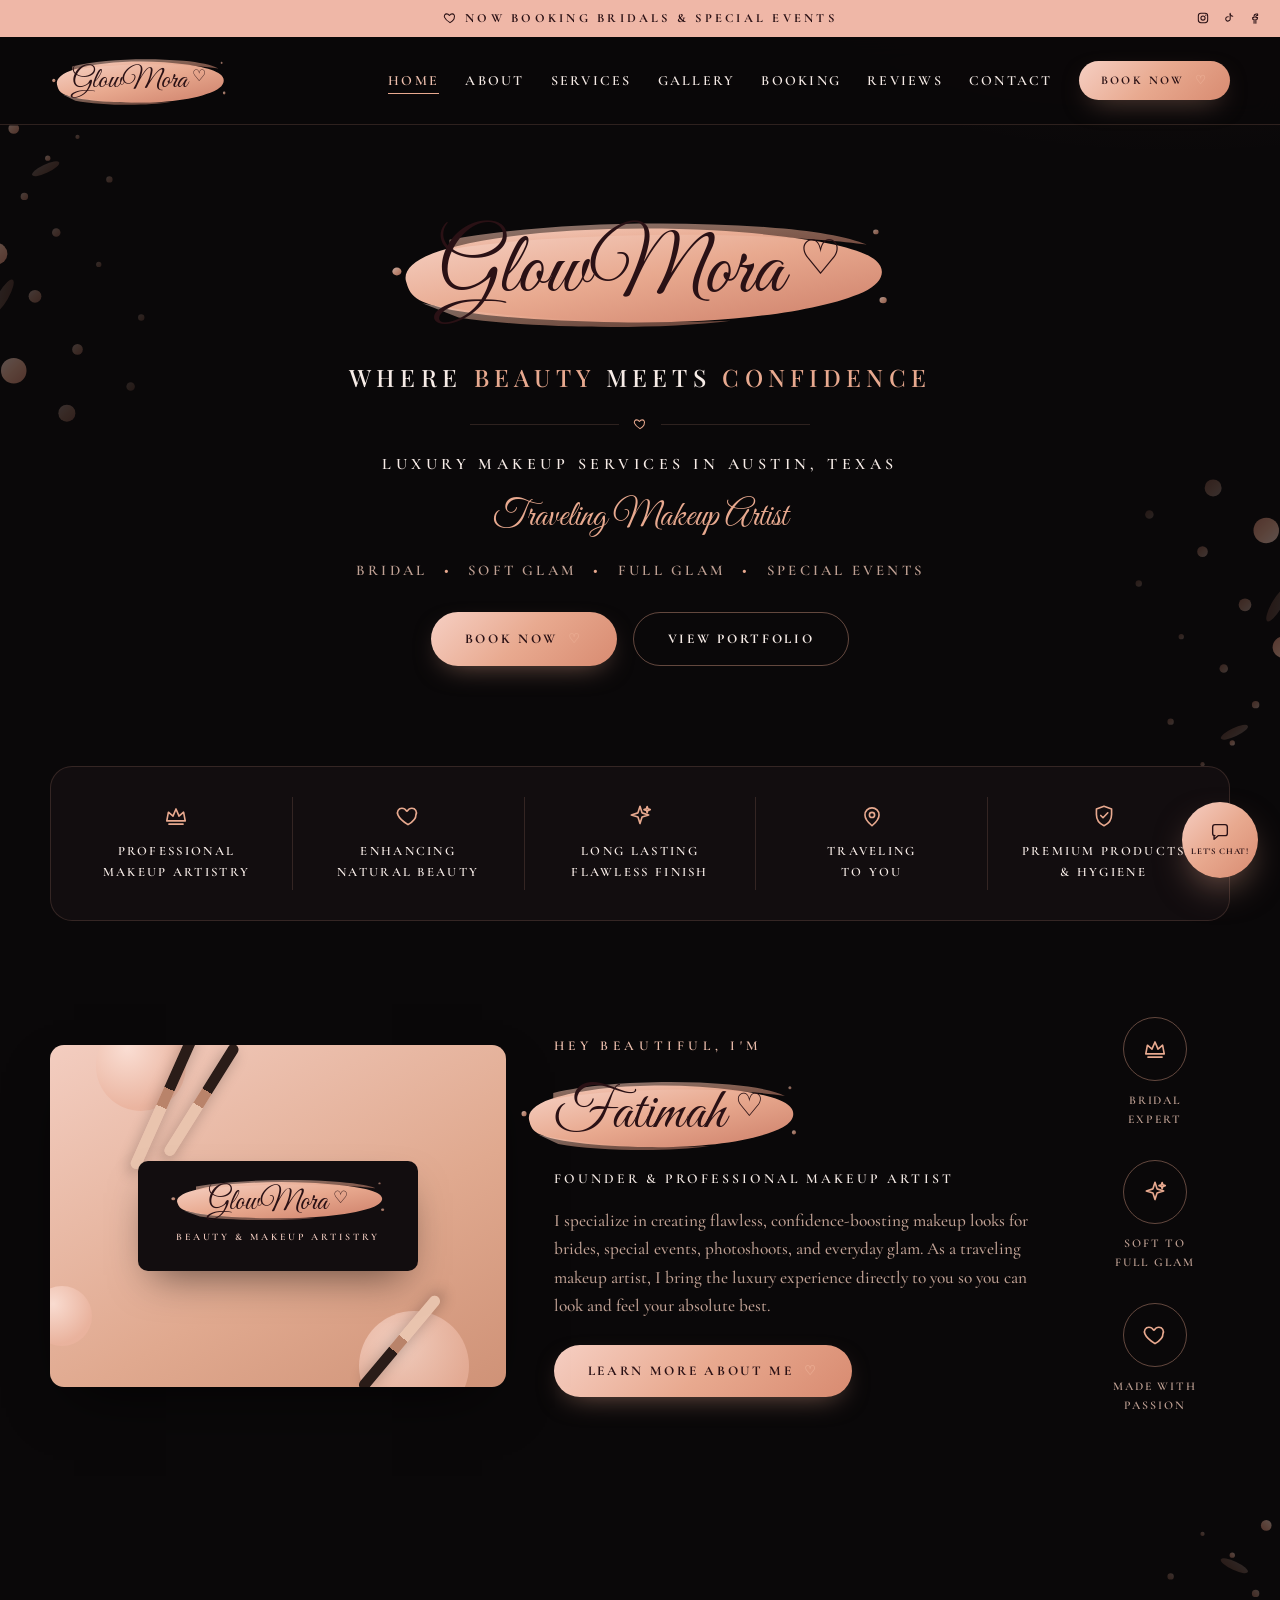
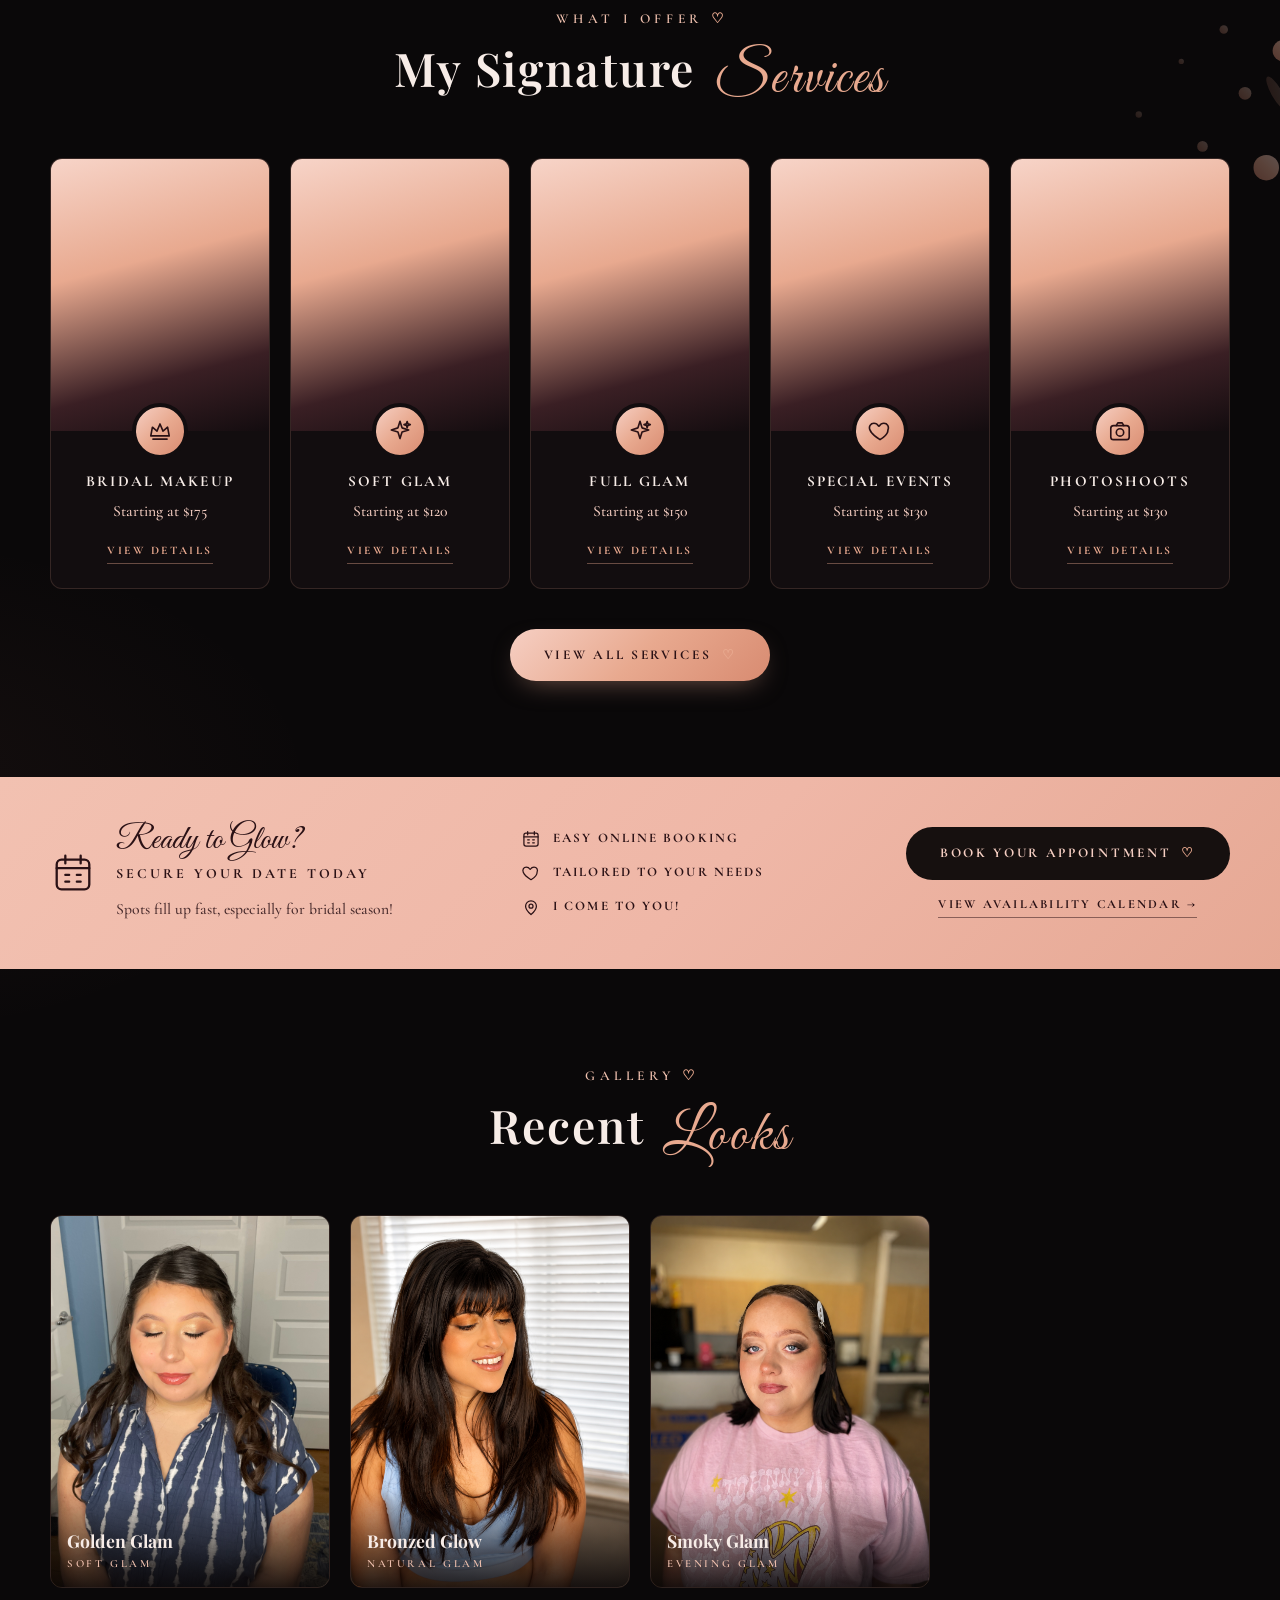
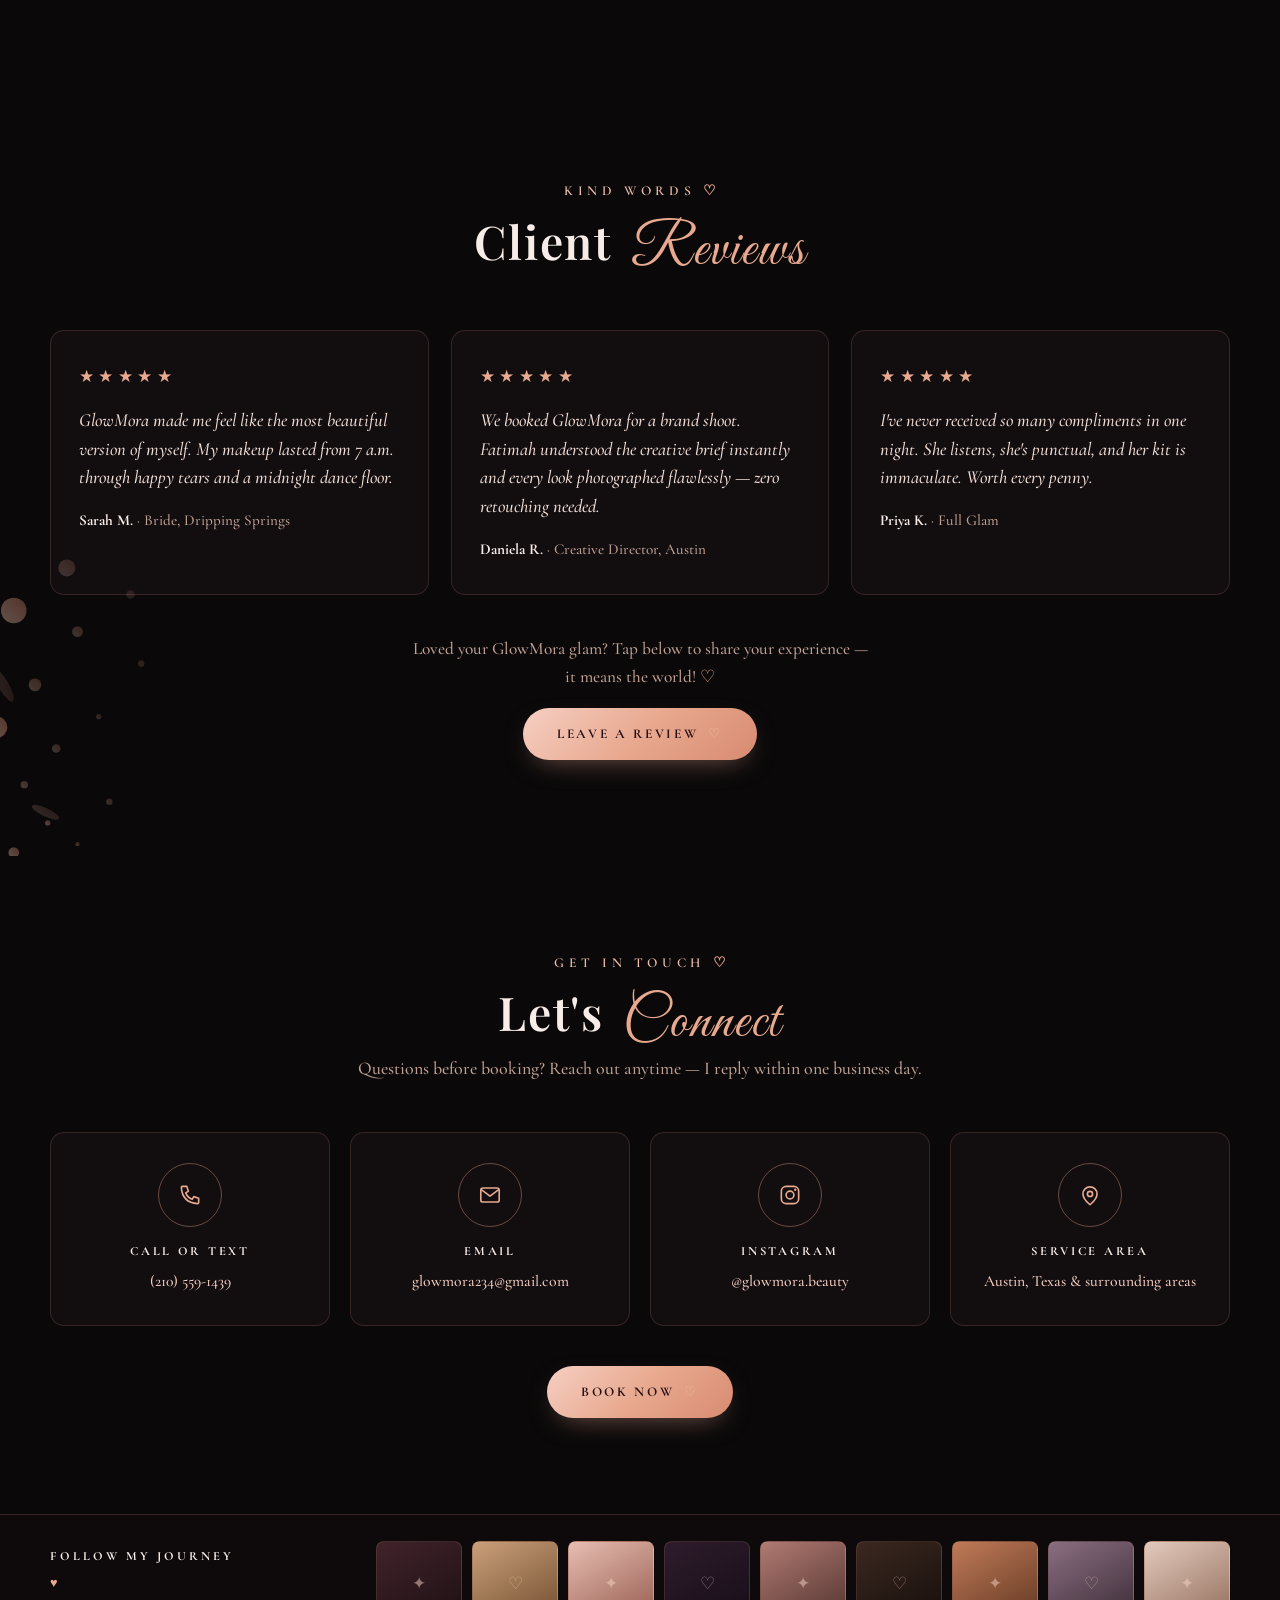
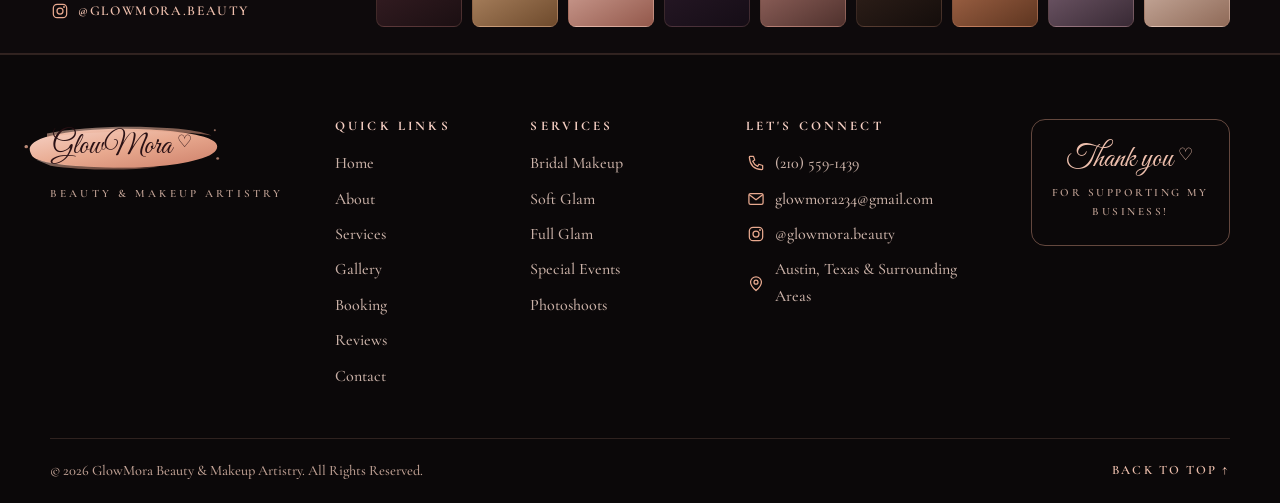
==== index.html @ 9700854a "Restore (un-hide) the Reviews section Removed the hidden attributes from #reviews + the nav/footer R" ====
<!DOCTYPE html>
<html lang="en">
<head>
  <meta charset="UTF-8">
  <meta name="viewport" content="width=device-width, initial-scale=1.0">
  <title>GlowMora Beauty — Luxury Makeup Artist in Austin, TX | Bridal · Glam · Photoshoots</title>
  <meta name="description" content="GlowMora Beauty & Makeup Artistry — luxury traveling makeup artist in Austin, Texas. Bridal, soft glam, full glam, special events & photoshoots. Where beauty meets confidence.">
  <link rel="icon" href="data:image/svg+xml,%3Csvg xmlns='http://www.w3.org/2000/svg' viewBox='0 0 64 64'%3E%3Crect width='64' height='64' rx='14' fill='%230a0809'/%3E%3Ctext x='32' y='44' font-family='Georgia' font-style='italic' font-size='34' fill='%23e8a98f' text-anchor='middle'%3EG%3C/text%3E%3C/svg%3E">
  <link rel="preconnect" href="https://fonts.googleapis.com">
  <link rel="preconnect" href="https://fonts.gstatic.com" crossorigin>
  <link href="https://fonts.googleapis.com/css2?family=Great+Vibes&family=Playfair+Display:ital,wght@0,400;0,500;0,600;0,700;1,500&family=Cormorant+Garamond:ital,wght@0,400;0,500;0,600;0,700;1,400;1,500&display=swap" rel="stylesheet">
  <link rel="stylesheet" href="styles.css">
</head>
<body>
  <a class="skip-link" href="#main">Skip to content</a>

  <!-- ====== SVG sprite: gradients, brush stroke, splatter, face line-art, icons ====== -->
  <svg xmlns="http://www.w3.org/2000/svg" width="0" height="0" style="position:absolute" aria-hidden="true">
    <defs>
      <linearGradient id="rg" x1="0" y1="0" x2="1" y2="1">
        <stop offset="0" stop-color="#f7d4c8"/>
        <stop offset=".5" stop-color="#e8a98f"/>
        <stop offset="1" stop-color="#cd7f69"/>
      </linearGradient>
    </defs>

    <symbol id="brush" viewBox="0 0 560 170" preserveAspectRatio="none">
      <g fill="url(#rg)">
        <path d="M22 96 C18 78 40 62 78 52 C150 32 260 26 360 32 C448 38 520 50 540 70 C552 82 548 98 526 110 C470 138 360 150 256 148 C160 146 60 138 34 118 C26 112 24 104 22 96 Z"/>
        <path d="M70 44 C160 24 300 18 420 28 C470 32 510 40 530 50 C480 42 380 36 290 38 C200 40 120 46 70 56 Z" opacity=".55"/>
        <path d="M40 124 C120 142 260 152 380 146 C300 158 160 156 80 142 Z" opacity=".5"/>
        <circle cx="12" cy="84" r="5" opacity=".8"/>
        <circle cx="548" cy="120" r="4" opacity=".7"/>
        <circle cx="540" cy="34" r="3" opacity=".6"/>
      </g>
    </symbol>

    <symbol id="splat" viewBox="0 0 320 320">
      <g fill="url(#rg)">
        <circle cx="30" cy="40" r="3"/><circle cx="60" cy="22" r="5" opacity=".8"/><circle cx="92" cy="50" r="2.5" opacity=".7"/>
        <circle cx="22" cy="90" r="7" opacity=".9"/><circle cx="70" cy="86" r="3.5" opacity=".6"/><circle cx="120" cy="30" r="2" opacity=".5"/>
        <circle cx="44" cy="140" r="10" opacity=".85"/><circle cx="100" cy="120" r="4" opacity=".5"/><circle cx="150" cy="70" r="3" opacity=".45"/>
        <circle cx="26" cy="200" r="5" opacity=".7"/><circle cx="80" cy="180" r="6" opacity=".55"/><circle cx="140" cy="150" r="2.5" opacity=".4"/>
        <circle cx="60" cy="250" r="12" opacity=".8"/><circle cx="120" cy="230" r="5" opacity=".5"/><circle cx="180" cy="200" r="3" opacity=".35"/>
        <circle cx="40" cy="300" r="6" opacity=".6"/><circle cx="110" cy="290" r="8" opacity=".45"/><circle cx="170" cy="265" r="4" opacity=".3"/>
        <ellipse cx="90" cy="60" rx="14" ry="4" transform="rotate(-25 90 60)" opacity=".35"/>
        <ellipse cx="50" cy="180" rx="18" ry="5" transform="rotate(-60 50 180)" opacity=".3"/>
      </g>
    </symbol>

    <symbol id="face" viewBox="0 0 440 560">
      <g fill="none" stroke="url(#rg)" stroke-linecap="round" stroke-linejoin="round">

        <!-- ══ BOLD BRUSH STROKE — upper left ══ -->
        <path stroke="url(#rg)" stroke-width="26" stroke-linecap="butt" fill="none" opacity=".38"
          d="M -12 105 C 18 92 55 88 90 98"/>
        <path stroke="url(#rg)" stroke-width="14" stroke-linecap="butt" fill="none" opacity=".60"
          d="M -8 120 C 25 107 60 105 92 113"/>
        <path stroke="url(#rg)" stroke-width="7"  stroke-linecap="round" fill="none" opacity=".48"
          d="M  0  133 C 32 121 64 119 90 126"/>
        <path stroke="url(#rg)" stroke-width="3"  stroke-linecap="round" fill="none" opacity=".34"
          d="M  6  143 C 36 133 65 131 88 137"/>

        <!-- ══ MASSIVE GLITTER CLOUD — upper right ══ -->
        <!-- core large blobs -->
        <circle fill="url(#rg)" stroke="none" cx="358" cy="68"  r="18" opacity=".44"/>
        <circle fill="url(#rg)" stroke="none" cx="396" cy="48"  r="15" opacity=".50"/>
        <circle fill="url(#rg)" stroke="none" cx="376" cy="98"  r="14" opacity=".52"/>
        <circle fill="url(#rg)" stroke="none" cx="418" cy="70"  r="13" opacity=".46"/>
        <circle fill="url(#rg)" stroke="none" cx="402" cy="28"  r="12" opacity=".52"/>
        <circle fill="url(#rg)" stroke="none" cx="432" cy="50"  r="13" opacity=".40"/>
        <circle fill="url(#rg)" stroke="none" cx="426" cy="104" r="11" opacity=".48"/>
        <circle fill="url(#rg)" stroke="none" cx="336" cy="50"  r="10" opacity=".40"/>
        <circle fill="url(#rg)" stroke="none" cx="330" cy="94"  r="12" opacity=".38"/>
        <!-- mid layer -->
        <circle fill="url(#rg)" stroke="none" cx="364" cy="34"  r="8"  opacity=".70"/>
        <circle fill="url(#rg)" stroke="none" cx="440" cy="82"  r="8"  opacity=".62"/>
        <circle fill="url(#rg)" stroke="none" cx="312" cy="66"  r="7"  opacity=".54"/>
        <circle fill="url(#rg)" stroke="none" cx="348" cy="118" r="8"  opacity=".50"/>
        <circle fill="url(#rg)" stroke="none" cx="412" cy="122" r="7"  opacity=".46"/>
        <circle fill="url(#rg)" stroke="none" cx="440" cy="34"  r="6"  opacity=".54"/>
        <circle fill="url(#rg)" stroke="none" cx="390" cy="132" r="6"  opacity=".46"/>
        <circle fill="url(#rg)" stroke="none" cx="440" cy="116" r="7"  opacity=".38"/>
        <circle fill="url(#rg)" stroke="none" cx="318" cy="36"  r="6"  opacity=".62"/>
        <circle fill="url(#rg)" stroke="none" cx="300" cy="86"  r="5"  opacity=".48"/>
        <circle fill="url(#rg)" stroke="none" cx="352" cy="20"  r="5"  opacity=".60"/>
        <circle fill="url(#rg)" stroke="none" cx="420" cy="18"  r="5"  opacity=".52"/>
        <!-- scatter dots -->
        <circle fill="url(#rg)" stroke="none" cx="294" cy="52"  r="4"  opacity=".56"/>
        <circle fill="url(#rg)" stroke="none" cx="384" cy="144" r="4"  opacity=".52"/>
        <circle fill="url(#rg)" stroke="none" cx="430" cy="138" r="3.5" opacity=".46"/>
        <circle fill="url(#rg)" stroke="none" cx="308" cy="116" r="3.5" opacity=".44"/>
        <circle fill="url(#rg)" stroke="none" cx="284" cy="70"  r="3.5" opacity=".50"/>
        <circle fill="url(#rg)" stroke="none" cx="338" cy="12"  r="3"  opacity=".56"/>
        <circle fill="url(#rg)" stroke="none" cx="412" cy="8"   r="3"  opacity=".50"/>
        <circle fill="url(#rg)" stroke="none" cx="268" cy="88"  r="2.5" opacity=".42"/>
        <circle fill="url(#rg)" stroke="none" cx="440" cy="158" r="3"  opacity=".34"/>
        <circle fill="url(#rg)" stroke="none" cx="396" cy="154" r="2.5" opacity=".42"/>
        <circle fill="url(#rg)" stroke="none" cx="276" cy="50"  r="2"  opacity=".46"/>
        <circle fill="url(#rg)" stroke="none" cx="326" cy="130" r="2.5" opacity=".40"/>
        <!-- big star sparkles -->
        <path fill="url(#rg)" stroke="none" opacity=".98"
          d="M 372 42 l 6 16 16 6 -16 6 -6 16 -6 -16 -16 -6 16 -6 Z"/>
        <path fill="url(#rg)" stroke="none" opacity=".92"
          d="M 410 78 l 4.2 11.4 11.4 4.2 -11.4 4.2 -4.2 11.4 -4.2 -11.4 -11.4 -4.2 11.4 -4.2 Z"/>
        <path fill="url(#rg)" stroke="none" opacity=".80"
          d="M 338 76 l 3 8 8 3 -8 3 -3 8 -3 -8 -8 -3 8 -3 Z"/>
        <path fill="url(#rg)" stroke="none" opacity=".74"
          d="M 424 44 l 2.6 7 7 2.6 -7 2.6 -2.6 7 -2.6 -7 -7 -2.6 7 -2.6 Z"/>
        <path fill="url(#rg)" stroke="none" opacity=".64"
          d="M 354 130 l 2 5.5 5.5 2 -5.5 2 -2 5.5 -2 -5.5 -5.5 -2 5.5 -2 Z"/>

        <!-- ══ HAIR ══ -->
        <path stroke-width="3.2" d="M 165 52 C 210 32 272 28 318 46 C 360 62 386 96 390 140 C 394 184 378 230 360 270 C 342 310 322 348 317 392"/>
        <path stroke-width="3.2" d="M 165 52 C 134 64 106 86 90 118 C 76 148 76 184 86 218"/>
        <path stroke-width="2"   opacity=".65" d="M 172 50 C 220 28 278 24 322 42"/>
        <path stroke-width="1.5" opacity=".50" d="M 186 48 C 236 24 297 20 344 38"/>
        <path stroke-width="1.2" opacity=".38" d="M 200 48 C 254 22 318 18 364 38"/>

        <!-- ══ FACE CONTOUR ══ -->
        <path stroke-width="3.2" d="M 86 218 C 80 250 78 284 86 313 C 94 342 112 364 136 378 C 160 392 188 394 213 386 C 238 378 254 358 262 333 C 270 308 266 280 254 256"/>

        <!-- ══ NECK ══ -->
        <path stroke-width="2.8" d="M 156 378 C 150 404 146 432 148 460 L 150 486"/>
        <path stroke-width="2.8" d="M 206 388 C 213 414 216 442 214 466 L 212 486"/>
        <path stroke-width="1.6" opacity=".36" d="M 103 490 L 150 490 M 212 490 L 344 490"/>

        <!-- ══ EYEBROW — very bold ══ -->
        <path stroke-width="8" stroke-linecap="round"
          d="M 88 200 C 116 164 162 152 210 162 C 235 168 250 184 240 197"/>
        <path stroke-width="3.5" stroke-linecap="round" opacity=".35"
          d="M 86 206 C 114 169 161 156 210 166 C 236 172 251 188 240 202"/>

        <!-- ══ EYE ══ -->
        <path stroke-width="4.2"
          d="M 92 224 C 124 204 170 198 218 208 C 240 214 249 230 234 246 C 202 264 154 266 104 249 C 91 243 88 232 92 224 Z"/>
        <ellipse cx="166" cy="224" rx="22" ry="18" stroke-width="3"   opacity=".90"/>
        <ellipse cx="166" cy="224" rx="11" ry="10" stroke-width="2.2" opacity=".72"/>
        <circle  cx="158" cy="218" r="5" fill="url(#rg)" stroke="none" opacity=".80"/>

        <!-- ══ LASHES — dramatic thick waterfall ══ -->
        <path stroke-width="4.5" d="M  98 246 C  88 280  76 316  64 350"/>
        <path stroke-width="4.8" d="M 116 257 C 106 293  98 330  92 366"/>
        <path stroke-width="5"   d="M 135 263 C 127 301 121 338 119 372"/>
        <path stroke-width="5.2" d="M 154 268 C 148 307 145 344 145 378"/>
        <path stroke-width="5.2" d="M 174 269 C 171 308 170 345 172 379"/>
        <path stroke-width="5"   d="M 193 267 C 194 306 198 342 205 376"/>
        <path stroke-width="4.8" d="M 212 261 C 216 299 224 335 234 368"/>
        <path stroke-width="4.5" d="M 228 252 C 235 289 246 324 259 356"/>
        <path stroke-width="4"   d="M 242 241 C 252 278 265 312 280 343"/>

        <!-- lower lashes -->
        <path stroke-width="1.8" opacity=".50" d="M 120 252 L 115 270"/>
        <path stroke-width="1.8" opacity=".50" d="M 146 261 L 141 279"/>
        <path stroke-width="1.7" opacity=".44" d="M 174 266 L 170 284"/>

        <!-- ══ NOSE ══ -->
        <path stroke-width="2.8" d="M 148 290 C 138 310 128 332 126 350 C 124 364 131 376 145 380 C 159 383 175 376 182 362"/>
        <path stroke-width="2"   opacity=".62" d="M 142 377 C 150 387 164 390 175 386 C 186 382 191 370 188 358"/>

        <!-- ══ LIPS ══ -->
        <path stroke-width="3.8" d="M 126 406 C 141 390 160 385 181 387 C 202 389 220 402 228 417"/>
        <path stroke-width="2.7" d="M 126 406 C 137 395 154 391 167 392"/>
        <path stroke-width="3.6" d="M 126 406 C 135 428 154 440 178 440 C 201 440 220 427 228 411 L 228 417"/>
        <path stroke-width="2.2" opacity=".68" d="M 126 406 C 157 414 197 413 228 406"/>

        <!-- ══ SPARKLES near brow ══ -->
        <path fill="url(#rg)" stroke="none" opacity=".94"
          d="M 262 176 l 4.5 12 12 4.5 -12 4.5 -4.5 12 -4.5 -12 -12 -4.5 12 -4.5 Z"/>
        <path fill="url(#rg)" stroke="none" opacity=".78"
          d="M 290 210 l 2.8 7.5 7.5 2.8 -7.5 2.8 -2.8 7.5 -2.8 -7.5 -7.5 -2.8 7.5 -2.8 Z"/>
        <circle fill="url(#rg)" stroke="none" cx="248" cy="152" r="5"   opacity=".68"/>
        <circle fill="url(#rg)" stroke="none" cx="278" cy="166" r="3"   opacity=".50"/>
        <circle fill="url(#rg)" stroke="none" cx="272" cy="143" r="2.2" opacity=".40"/>
      </g>
    </symbol>

    <symbol id="i-crown" viewBox="0 0 24 24"><path d="M3.5 16.5 5 8.5l4.2 3.6L12 5.5l2.8 6.6L19 8.5l1.5 8z"/><path d="M5.5 19.5h13"/></symbol>
    <symbol id="i-heart" viewBox="0 0 24 24"><path d="M12 20s-7.5-4.6-9.3-9C1.4 7.8 3.2 4.9 6.4 4.9c2 0 3.4 1.1 4.1 2.3.2.4.8.4 1 0 .7-1.2 2.1-2.3 4.1-2.3 3.2 0 5 2.9 3.7 6.1C19.5 15.4 12 20 12 20z"/></symbol>
    <symbol id="i-sparkle" viewBox="0 0 24 24"><path d="M12 3l1.9 6.1L20 11l-6.1 1.9L12 19l-1.9-6.1L4 11l6.1-1.9z"/><path d="M18.6 3.2l.7 2.2 2.2.7-2.2.7-.7 2.2-.7-2.2-2.2-.7 2.2-.7z"/></symbol>
    <symbol id="i-pin" viewBox="0 0 24 24"><path d="M12 21s-6.5-5.5-6.5-10A6.5 6.5 0 0 1 18.5 11c0 4.5-6.5 10-6.5 10z"/><circle cx="12" cy="11" r="2.4"/></symbol>
    <symbol id="i-shield" viewBox="0 0 24 24"><path d="M12 3l7 2.6v5.1c0 4.6-3 8.6-7 10.3-4-1.7-7-5.7-7-10.3V5.6z"/><path d="M9 11.5l2.1 2.1L15.5 9"/></symbol>
    <symbol id="i-cal" viewBox="0 0 24 24"><rect x="3.5" y="5" width="17" height="15.5" rx="2.5"/><path d="M3.5 9.5h17M8 3v4M16 3v4"/><path d="M8 13h2M14 13h2M8 16.5h2M14 16.5h2"/></symbol>
    <symbol id="i-clock" viewBox="0 0 24 24"><circle cx="12" cy="12" r="8.5"/><path d="M12 7.5V12l3 2"/></symbol>
    <symbol id="i-lock" viewBox="0 0 24 24"><rect x="5.5" y="10.5" width="13" height="9.5" rx="2"/><path d="M8.5 10.5V8a3.5 3.5 0 0 1 7 0v2.5"/></symbol>
    <symbol id="i-phone" viewBox="0 0 24 24"><path d="M5 4h4l1.5 4.5L8 10c1 2.5 3.5 5 6 6l1.5-2.5L20 15v4c0 .6-.4 1-1 1C9.6 19.4 4.6 14.4 4 5c0-.6.4-1 1-1z"/></symbol>
    <symbol id="i-mail" viewBox="0 0 24 24"><rect x="3.5" y="5.5" width="17" height="13" rx="2"/><path d="M4 7l8 6 8-6"/></symbol>
    <symbol id="i-ig" viewBox="0 0 24 24"><rect x="4" y="4" width="16" height="16" rx="4.5"/><circle cx="12" cy="12" r="3.6"/><circle cx="16.8" cy="7.2" r="1.1" fill="currentColor" stroke="none"/></symbol>
    <symbol id="i-tiktok" viewBox="0 0 24 24"><path d="M14 4v9.5a3.8 3.8 0 1 1-3.2-3.7"/><path d="M14 5.5c.7 2 2.3 3.3 4.5 3.5"/></symbol>
    <symbol id="i-fb" viewBox="0 0 24 24"><path d="M13.5 21v-7h2.4l.5-3h-2.9V9.2c0-.9.3-1.5 1.6-1.5h1.4V5.1C16.2 5 15.3 5 14.4 5 12 5 10.4 6.4 10.4 9v2H8v3h2.4v7"/></symbol>
    <symbol id="i-camera" viewBox="0 0 24 24"><rect x="3.5" y="7" width="17" height="13" rx="2.5"/><path d="M8.5 7l1.5-2.5h4L15.5 7"/><circle cx="12" cy="13.3" r="3.4"/></symbol>
    <symbol id="i-clip" viewBox="0 0 24 24"><rect x="5.5" y="5" width="13" height="16" rx="2"/><path d="M9 5a3 3 0 0 1 6 0"/><path d="M8.5 10.5h7M8.5 14h7M8.5 17.5h4"/></symbol>
    <symbol id="i-chat" viewBox="0 0 24 24"><path d="M4 6.5A2.5 2.5 0 0 1 6.5 4h11A2.5 2.5 0 0 1 20 6.5v7a2.5 2.5 0 0 1-2.5 2.5H10l-4.5 4v-4H6.5A2.5 2.5 0 0 1 4 13.5z"/></symbol>
  </svg>

  <!-- ====== ANNOUNCEMENT BAR ====== -->
  <div class="announce">
    <span class="announce-msg"><svg class="ic ic-xs"><use href="#i-heart"/></svg> Now booking bridals &amp; special events</span>
    <span class="announce-social">
      <a href="https://instagram.com/glowmora.beauty" target="_blank" rel="noopener" aria-label="Instagram"><svg class="ic ic-xs"><use href="#i-ig"/></svg></a>
      <a href="https://tiktok.com" target="_blank" rel="noopener" aria-label="TikTok"><svg class="ic ic-xs"><use href="#i-tiktok"/></svg></a>
      <a href="https://facebook.com" target="_blank" rel="noopener" aria-label="Facebook"><svg class="ic ic-xs"><use href="#i-fb"/></svg></a>
    </span>
  </div>

  <!-- ====== HEADER ====== -->
  <header class="site-header" id="top">
    <div class="container nav-inner">
      <a class="logo" href="index.html">
        <svg class="brush brush-logo" viewBox="0 0 560 170" preserveAspectRatio="none" aria-hidden="true"><use href="#brush"/></svg>
        <span class="logo-script">GlowMora <span class="logo-heart">♡</span></span>
      </a>
      <button class="nav-toggle" aria-expanded="false" aria-controls="nav-links" aria-label="Open menu">
        <span></span><span></span>
      </button>
      <nav>
        <ul class="nav-links" id="nav-links">
          <li><a class="active" href="index.html">Home</a></li>
          <li><a href="#about">About</a></li>
          <li><a href="#services">Services</a></li>
          <li><a href="#gallery">Gallery</a></li>
          <li><a href="booking.html">Booking</a></li>
          <li><a href="#reviews">Reviews</a></li>
          <li><a href="#contact">Contact</a></li>
          <li><a class="btn btn-rose btn-small" href="booking.html">Book Now <span class="heart">♡</span></a></li>
        </ul>
      </nav>
    </div>
  </header>

  <main id="main">

    <!-- ====== HERO ====== -->
    <section class="hero">
      <svg class="splat splat-tl" aria-hidden="true"><use href="#splat"/></svg>
      <svg class="splat splat-br" aria-hidden="true"><use href="#splat"/></svg>
      <div class="container hero-inner">
        <div class="hero-copy">
          <div class="brush-title">
            <svg class="brush" viewBox="0 0 560 170" preserveAspectRatio="none" aria-hidden="true"><use href="#brush"/></svg>
            <h1 class="script-xl">GlowMora <span class="logo-heart">♡</span></h1>
          </div>
          <p class="hero-tag">Where <em>beauty</em> meets <em>confidence</em></p>
          <div class="heart-divider" aria-hidden="true"><span></span><svg class="ic ic-xs"><use href="#i-heart"/></svg><span></span></div>
          <p class="hero-line">Luxury makeup services in Austin, Texas</p>
          <p class="hero-script">Traveling Makeup Artist</p>
          <p class="hero-services">Bridal <i>•</i> Soft Glam <i>•</i> Full Glam <i>•</i> Special Events</p>
          <div class="hero-ctas">
            <a class="btn btn-rose" href="booking.html">Book Now <span class="heart">♡</span></a>
            <a class="btn btn-line" href="#gallery">View Portfolio</a>
          </div>
        </div>
      </div>
    </section>

    <!-- ====== FEATURE STRIP ====== -->
    <div class="container">
      <ul class="features reveal">
        <li><svg class="ic"><use href="#i-crown"/></svg><span>Professional<br>Makeup Artistry</span></li>
        <li><svg class="ic"><use href="#i-heart"/></svg><span>Enhancing<br>Natural Beauty</span></li>
        <li><svg class="ic"><use href="#i-sparkle"/></svg><span>Long Lasting<br>Flawless Finish</span></li>
        <li><svg class="ic"><use href="#i-pin"/></svg><span>Traveling<br>To You</span></li>
        <li><svg class="ic"><use href="#i-shield"/></svg><span>Premium Products<br>&amp; Hygiene</span></li>
      </ul>
    </div>

    <!-- ====== ABOUT ====== -->
    <section class="section about" id="about">
      <div class="container about-inner">
        <div class="about-art reveal" aria-hidden="true">
          <!-- Replace this block with a photo:
               <img class="about-photo" src="images/flatlay.jpg" alt="GlowMora makeup kit"> -->
          <div class="flatlay">
            <span class="flatlay-dot d1"></span><span class="flatlay-dot d2"></span><span class="flatlay-dot d3"></span>
            <span class="flatlay-brush b1"></span><span class="flatlay-brush b2"></span><span class="flatlay-brush b3"></span>
            <div class="flatlay-card">
              <svg class="brush brush-card" viewBox="0 0 560 170" preserveAspectRatio="none" aria-hidden="true"><use href="#brush"/></svg>
              <span class="script-md">GlowMora <span class="logo-heart">♡</span></span>
              <small>Beauty &amp; Makeup Artistry</small>
            </div>
          </div>
        </div>
        <div class="about-copy">
          <p class="eyebrow reveal">Hey beautiful, I'm</p>
          <div class="brush-title brush-title-left reveal">
            <svg class="brush" viewBox="0 0 560 170" preserveAspectRatio="none" aria-hidden="true"><use href="#brush"/></svg>
            <h2 class="script-lg">Fatimah <span class="logo-heart">♡</span></h2>
          </div>
          <p class="role-line reveal">Founder &amp; Professional Makeup Artist</p>
          <p class="reveal">
            I specialize in creating flawless, confidence-boosting makeup looks for brides,
            special events, photoshoots, and everyday glam. As a traveling makeup artist,
            I bring the luxury experience directly to you so you can look and feel your
            absolute best.
          </p>
          <a class="btn btn-rose reveal" href="#contact">Learn More About Me <span class="heart">♡</span></a>
        </div>
        <ul class="about-badges reveal">
          <li><span class="badge-ring"><svg class="ic"><use href="#i-crown"/></svg></span><span>Bridal<br>Expert</span></li>
          <li><span class="badge-ring"><svg class="ic"><use href="#i-sparkle"/></svg></span><span>Soft to<br>Full Glam</span></li>
          <li><span class="badge-ring"><svg class="ic"><use href="#i-heart"/></svg></span><span>Made with<br>Passion</span></li>
        </ul>
      </div>
    </section>

    <!-- ====== SERVICES ====== -->
    <section class="section services" id="services">
      <svg class="splat splat-tr" aria-hidden="true"><use href="#splat"/></svg>
      <div class="container">
        <div class="section-head center">
          <p class="eyebrow reveal">What I offer <span class="heart">♡</span></p>
          <h2 class="serif-script reveal">My Signature <span class="script-accent">Services</span></h2>
        </div>
        <div class="services-grid">
          <!-- Replace each .card-photo div with: <img class="card-photo" src="images/bridal.jpg" alt="Bridal makeup look"> -->
          <article class="service-card reveal">
            <div class="card-photo ph-1" aria-hidden="true"></div>
            <span class="card-icon"><svg class="ic"><use href="#i-crown"/></svg></span>
            <h3>Bridal Makeup</h3>
            <p class="card-price">Starting at $175</p>
            <a class="card-link" href="booking.html">View Details</a>
          </article>
          <article class="service-card reveal">
            <div class="card-photo ph-2" aria-hidden="true"></div>
            <span class="card-icon"><svg class="ic"><use href="#i-sparkle"/></svg></span>
            <h3>Soft Glam</h3>
            <p class="card-price">Starting at $120</p>
            <a class="card-link" href="booking.html">View Details</a>
          </article>
          <article class="service-card reveal">
            <div class="card-photo ph-3" aria-hidden="true"></div>
            <span class="card-icon"><svg class="ic"><use href="#i-sparkle"/></svg></span>
            <h3>Full Glam</h3>
            <p class="card-price">Starting at $150</p>
            <a class="card-link" href="booking.html">View Details</a>
          </article>
          <article class="service-card reveal">
            <div class="card-photo ph-4" aria-hidden="true"></div>
            <span class="card-icon"><svg class="ic"><use href="#i-heart"/></svg></span>
            <h3>Special Events</h3>
            <p class="card-price">Starting at $130</p>
            <a class="card-link" href="booking.html">View Details</a>
          </article>
          <article class="service-card reveal">
            <div class="card-photo ph-5" aria-hidden="true"></div>
            <span class="card-icon"><svg class="ic"><use href="#i-camera"/></svg></span>
            <h3>Photoshoots</h3>
            <p class="card-price">Starting at $130</p>
            <a class="card-link" href="booking.html">View Details</a>
          </article>
        </div>
        <div class="center-cta reveal">
          <a class="btn btn-rose" href="booking.html">View All Services <span class="heart">♡</span></a>
        </div>
      </div>
    </section>

    <!-- ====== READY TO GLOW BAND ====== -->
    <section class="glow-band">
      <div class="container glow-inner">
        <div class="glow-left">
          <svg class="ic ic-lg"><use href="#i-cal"/></svg>
          <div>
            <p class="script-md dark">Ready to Glow?</p>
            <p class="glow-label">Secure your date today</p>
            <p class="glow-note">Spots fill up fast, especially for bridal season!</p>
          </div>
        </div>
        <ul class="glow-list">
          <li><svg class="ic ic-sm"><use href="#i-cal"/></svg> Easy online booking</li>
          <li><svg class="ic ic-sm"><use href="#i-heart"/></svg> Tailored to your needs</li>
          <li><svg class="ic ic-sm"><use href="#i-pin"/></svg> I come to you!</li>
        </ul>
        <div class="glow-cta">
          <a class="btn btn-dark" href="booking.html">Book Your Appointment <span class="heart">♡</span></a>
          <a class="glow-link" href="booking.html">View availability calendar →</a>
        </div>
      </div>
    </section>

    <!-- ====== GALLERY ====== -->
    <section class="section portfolio" id="gallery">
      <div class="container">
        <div class="section-head center">
          <p class="eyebrow reveal">Gallery <span class="heart">♡</span></p>
          <h2 class="serif-script reveal">Recent <span class="script-accent">Looks</span></h2>
        </div>
        <!-- ====== GALLERY PHOTOS — real client work ====== -->
        <div class="gallery">
          <figure class="tile reveal">
            <img class="tile-art" src="images/gallery-gold-glam.jpg" alt="Soft glam makeup with gold shimmer eyeshadow and a glossy coral lip" loading="lazy">
            <figcaption><strong>Golden Glam</strong><span>Soft Glam</span></figcaption>
          </figure>
          <figure class="tile reveal">
            <img class="tile-art" src="images/gallery-bronzed-glow.png" alt="Bronzed natural glam makeup with warm tones and radiant, glowing skin" loading="lazy">
            <figcaption><strong>Bronzed Glow</strong><span>Natural Glam</span></figcaption>
          </figure>
          <figure class="tile reveal">
            <img class="tile-art" src="images/gallery-smoky-glam.png" alt="Smoky eye glam makeup with defined liner and a soft mauve lip" loading="lazy">
            <figcaption><strong>Smoky Glam</strong><span>Evening Glam</span></figcaption>
          </figure>
        </div>
      </div>
    </section>

    <!-- ====== REVIEWS ====== -->
    <section class="section testimonials" id="reviews">
      <svg class="splat splat-bl" aria-hidden="true"><use href="#splat"/></svg>
      <div class="container">
        <div class="section-head center">
          <p class="eyebrow reveal">Kind words <span class="heart">♡</span></p>
          <h2 class="serif-script reveal">Client <span class="script-accent">Reviews</span></h2>
        </div>
        <div class="quotes-grid">
          <article class="quote-card reveal">
            <div class="stars" aria-label="5 out of 5 stars">★★★★★</div>
            <blockquote>GlowMora made me feel like the most beautiful version of myself. My makeup lasted from 7&nbsp;a.m. through happy tears and a midnight dance floor.</blockquote>
            <p class="quote-meta"><strong>Sarah M.</strong> · Bride, Dripping Springs</p>
          </article>
          <article class="quote-card reveal">
            <div class="stars" aria-label="5 out of 5 stars">★★★★★</div>
            <blockquote>We booked GlowMora for a brand shoot. Fatimah understood the creative brief instantly and every look photographed flawlessly — zero retouching needed.</blockquote>
            <p class="quote-meta"><strong>Daniela R.</strong> · Creative Director, Austin</p>
          </article>
          <article class="quote-card reveal">
            <div class="stars" aria-label="5 out of 5 stars">★★★★★</div>
            <blockquote>I've never received so many compliments in one night. She listens, she's punctual, and her kit is immaculate. Worth every penny.</blockquote>
            <p class="quote-meta"><strong>Priya K.</strong> · Full Glam</p>
          </article>
        </div>
        <div class="center-cta review-cta reveal">
          <p>Loved your GlowMora glam? Tap below to share your experience — it means the world! <span class="heart">♡</span></p>
          <a class="btn btn-rose" href="https://docs.google.com/forms/d/e/1FAIpQLSezCoPG68daoVlsuUpQyslEuUObox_wB6evByW04YErevO5lw/viewform" target="_blank" rel="noopener">Leave a Review <span class="heart">♡</span></a>
        </div>
      </div>
    </section>

    <!-- ====== CONTACT ====== -->
    <section class="section contact" id="contact">
      <div class="container">
        <div class="section-head center">
          <p class="eyebrow reveal">Get in touch <span class="heart">♡</span></p>
          <h2 class="serif-script reveal">Let's <span class="script-accent">Connect</span></h2>
          <p class="lede reveal">Questions before booking? Reach out anytime — I reply within one business day.</p>
        </div>
        <ul class="contact-cards">
          <li class="reveal"><span class="badge-ring"><svg class="ic"><use href="#i-phone"/></svg></span><strong>Call or Text</strong><a href="tel:+12105591439">(210) 559-1439</a></li>
          <li class="reveal"><span class="badge-ring"><svg class="ic"><use href="#i-mail"/></svg></span><strong>Email</strong><a href="mailto:glowmora234@gmail.com">glowmora234@gmail.com</a></li>
          <li class="reveal"><span class="badge-ring"><svg class="ic"><use href="#i-ig"/></svg></span><strong>Instagram</strong><a href="https://instagram.com/glowmora.beauty" target="_blank" rel="noopener">@glowmora.beauty</a></li>
          <li class="reveal"><span class="badge-ring"><svg class="ic"><use href="#i-pin"/></svg></span><strong>Service Area</strong><span>Austin, Texas &amp; surrounding areas</span></li>
        </ul>
        <div class="center-cta reveal">
          <a class="btn btn-rose" href="booking.html">Book Now <span class="heart">♡</span></a>
        </div>
      </div>
    </section>

    <!-- ====== INSTAGRAM STRIP ====== -->
    <section class="ig-strip">
      <div class="container ig-inner">
        <div class="ig-label">
          <p>Follow my journey</p>
          <span class="heart">♥</span>
          <a href="https://instagram.com/glowmora.beauty" target="_blank" rel="noopener"><svg class="ic ic-sm"><use href="#i-ig"/></svg> @glowmora.beauty</a>
        </div>
        <div class="ig-row" aria-hidden="true">
          <a class="ig-tile g1" href="https://instagram.com/glowmora.beauty" target="_blank" rel="noopener" tabindex="-1"><span>✦</span></a>
          <a class="ig-tile g2" href="https://instagram.com/glowmora.beauty" target="_blank" rel="noopener" tabindex="-1"><span>♡</span></a>
          <a class="ig-tile g3" href="https://instagram.com/glowmora.beauty" target="_blank" rel="noopener" tabindex="-1"><span>✦</span></a>
          <a class="ig-tile g4" href="https://instagram.com/glowmora.beauty" target="_blank" rel="noopener" tabindex="-1"><span>♡</span></a>
          <a class="ig-tile g5" href="https://instagram.com/glowmora.beauty" target="_blank" rel="noopener" tabindex="-1"><span>✦</span></a>
          <a class="ig-tile g6" href="https://instagram.com/glowmora.beauty" target="_blank" rel="noopener" tabindex="-1"><span>♡</span></a>
          <a class="ig-tile g7" href="https://instagram.com/glowmora.beauty" target="_blank" rel="noopener" tabindex="-1"><span>✦</span></a>
          <a class="ig-tile g8" href="https://instagram.com/glowmora.beauty" target="_blank" rel="noopener" tabindex="-1"><span>♡</span></a>
          <a class="ig-tile g9" href="https://instagram.com/glowmora.beauty" target="_blank" rel="noopener" tabindex="-1"><span>✦</span></a>
        </div>
      </div>
    </section>
  </main>

  <!-- ====== FOOTER ====== -->
  <footer class="site-footer">
    <div class="container footer-inner">
      <div class="footer-brand">
        <div class="brush-title brush-title-left">
          <svg class="brush" viewBox="0 0 560 170" preserveAspectRatio="none" aria-hidden="true"><use href="#brush"/></svg>
          <span class="script-md">GlowMora <span class="logo-heart">♡</span></span>
        </div>
        <p class="footer-tag">Beauty &amp; Makeup Artistry</p>
      </div>
      <nav class="footer-col" aria-label="Quick links">
        <h4>Quick Links</h4>
        <a href="index.html">Home</a>
        <a href="#about">About</a>
        <a href="#services">Services</a>
        <a href="#gallery">Gallery</a>
        <a href="booking.html">Booking</a>
        <a href="#reviews">Reviews</a>
        <a href="#contact">Contact</a>
      </nav>
      <div class="footer-col">
        <h4>Services</h4>
        <a href="booking.html">Bridal Makeup</a>
        <a href="booking.html">Soft Glam</a>
        <a href="booking.html">Full Glam</a>
        <a href="booking.html">Special Events</a>
        <a href="booking.html">Photoshoots</a>
      </div>
      <div class="footer-col footer-connect">
        <h4>Let's Connect</h4>
        <a href="tel:+12105591439"><svg class="ic ic-sm"><use href="#i-phone"/></svg> (210) 559-1439</a>
        <a href="mailto:glowmora234@gmail.com"><svg class="ic ic-sm"><use href="#i-mail"/></svg> glowmora234@gmail.com</a>
        <a href="https://instagram.com/glowmora.beauty" target="_blank" rel="noopener"><svg class="ic ic-sm"><use href="#i-ig"/></svg> @glowmora.beauty</a>
        <span><svg class="ic ic-sm"><use href="#i-pin"/></svg> Austin, Texas &amp; Surrounding Areas</span>
      </div>
      <div class="footer-thanks">
        <p class="script-md">Thank you <span class="logo-heart">♡</span></p>
        <p>For supporting my business!</p>
      </div>
    </div>
    <div class="container footer-bottom">
      <p>© <span id="year">2026</span> GlowMora Beauty &amp; Makeup Artistry. All Rights Reserved.</p>
      <a class="to-top" href="#top">Back to top ↑</a>
    </div>
  </footer>

  <a class="chat-bubble" href="sms:+12105591439" aria-label="Text GlowMora">
    <svg class="ic"><use href="#i-chat"/></svg>
    <span>Let's chat!</span>
  </a>

  <script src="script.js"></script>
</body>
</html>
---- styles.css ----
/* ============================================================
   GlowMora Beauty & Makeup Artistry — Austin, TX
   Black + rose gold luxury theme.
   Edit the design tokens below to re-theme the whole site.
   ============================================================ */
:root {
  --black: #0a0809;
  --panel: #120d0f;
  --panel-2: #1a1315;
  --rose-50: #fbe3da;
  --rose-100: #f6cfc3;
  --rose-200: #efc0ae;
  --rose-300: #e8a98f;
  --rose-400: #dd9680;
  --rose-500: #cd7f69;
  --rose-grad: linear-gradient(135deg, #f6cfc3 0%, #e8a98f 50%, #d88b71 100%);
  --pink-band: #efb7a7;
  --ink-on-rose: #2a1115;
  --cream: #f7ece7;
  --muted: #c0a194;
  --line: rgba(232, 169, 143, 0.4);
  --line-soft: rgba(232, 169, 143, 0.16);
  --script: 'Great Vibes', cursive;
  --serif: 'Playfair Display', Georgia, serif;
  --body: 'Cormorant Garamond', Georgia, serif;
  --shadow: 0 24px 60px -24px rgba(0, 0, 0, 0.8);
  color-scheme: dark;
}

/* ---------- Reset & base ---------- */
*,
*::before,
*::after {
  box-sizing: border-box;
  margin: 0;
  padding: 0;
}

html {
  scroll-behavior: smooth;
  scroll-padding-top: 110px;
}

body {
  font: 500 1.08rem/1.65 var(--body);
  color: var(--muted);
  background:
    radial-gradient(900px 460px at 92% -120px, rgba(205, 127, 105, 0.09), transparent 60%),
    radial-gradient(760px 420px at -140px 45%, rgba(205, 127, 105, 0.06), transparent 60%),
    var(--black);
  -webkit-font-smoothing: antialiased;
}

h1, h2, h3, h4 {
  font-family: var(--serif);
  color: var(--cream);
  line-height: 1.15;
  font-weight: 600;
}

p + p {
  margin-top: 12px;
}

a {
  color: var(--rose-200);
  text-decoration: none;
  transition: color 0.2s ease;
}

a:hover {
  color: var(--rose-100);
}

img {
  max-width: 100%;
  display: block;
}

ul {
  list-style: none;
}

button {
  font: inherit;
  cursor: pointer;
  background: none;
  border: none;
  color: inherit;
}

:focus-visible {
  outline: 2px solid var(--rose-300);
  outline-offset: 3px;
  border-radius: 4px;
}

.container {
  width: min(1180px, 100% - 48px);
  margin-inline: auto;
}

.section {
  padding: 96px 0;
  position: relative;
}

.skip-link {
  position: absolute;
  top: -60px;
  left: 16px;
  z-index: 200;
  background: var(--rose-300);
  color: var(--ink-on-rose);
  padding: 10px 18px;
  border-radius: 0 0 10px 10px;
  transition: top 0.2s ease;
}

.skip-link:focus {
  top: 0;
}

/* ---------- Icons ---------- */
.ic {
  width: 26px;
  height: 26px;
  fill: none;
  stroke: currentColor;
  stroke-width: 1.5;
  stroke-linecap: round;
  stroke-linejoin: round;
  color: var(--rose-300);
  flex: none;
}

.ic-sm { width: 20px; height: 20px; }
.ic-xs { width: 14px; height: 14px; stroke-width: 1.8; }
.ic-lg { width: 46px; height: 46px; stroke-width: 1.2; }

.btn .ic,
.card-icon .ic {
  color: inherit;
}

/* ---------- Typography helpers ---------- */
.script-xl,
.script-lg,
.script-md,
.script-sm,
.script-accent {
  font-family: var(--script);
  font-weight: 400;
  line-height: 1.05;
}

.script-xl { font-size: clamp(3.4rem, 7.5vw, 5.4rem); }
.script-lg { font-size: clamp(2.6rem, 5vw, 3.6rem); }
.script-md { font-size: 2.1rem; }
.script-sm { font-size: 1.45rem; color: var(--rose-200); }

.script-accent {
  color: var(--rose-300);
  text-transform: none;
}

.serif-script {
  font-size: clamp(2rem, 4vw, 2.9rem);
  letter-spacing: 0.04em;
}

.serif-script .script-accent {
  font-size: 1.25em;
  vertical-align: -0.08em;
  padding-left: 6px;
}

.eyebrow {
  font-family: var(--body);
  font-weight: 600;
  font-size: 0.85rem;
  letter-spacing: 0.34em;
  text-transform: uppercase;
  color: var(--rose-200);
  margin-bottom: 12px;
}

.eyebrow .heart {
  letter-spacing: 0;
}

.heart {
  color: var(--rose-300);
  font-style: normal;
}

.lede {
  font-size: 1.12rem;
}

.section-head {
  max-width: 680px;
  margin-bottom: 48px;
}

.section-head.center {
  margin-inline: auto;
  text-align: center;
}

.heart-divider {
  display: flex;
  align-items: center;
  gap: 14px;
  margin: 20px auto;
}

.heart-divider span {
  flex: 1;
  height: 1px;
  background: var(--line-soft);
}

/* ---------- Buttons ---------- */
.btn {
  display: inline-flex;
  align-items: center;
  justify-content: center;
  gap: 10px;
  font-family: var(--body);
  font-weight: 700;
  font-size: 0.84rem;
  letter-spacing: 0.2em;
  text-transform: uppercase;
  padding: 15px 34px;
  border-radius: 999px;
  transition: transform 0.2s ease, box-shadow 0.2s ease, background 0.2s ease,
    color 0.2s ease, border-color 0.2s ease;
}

.btn-rose {
  background: var(--rose-grad);
  color: var(--ink-on-rose);
  box-shadow: 0 10px 28px -12px rgba(232, 169, 143, 0.55);
}

.btn-rose:hover {
  color: var(--ink-on-rose);
  transform: translateY(-2px);
  box-shadow: 0 16px 34px -12px rgba(232, 169, 143, 0.7);
}

.btn-line {
  border: 1px solid var(--line);
  color: var(--cream);
}

.btn-line:hover {
  border-color: var(--rose-300);
  color: var(--rose-100);
}

.btn-dark {
  background: #16100f;
  color: var(--rose-100);
}

.btn-dark:hover {
  background: #000;
  color: var(--rose-100);
  transform: translateY(-2px);
}

.btn-small {
  padding: 10px 22px;
  font-size: 0.74rem;
}

.btn-block {
  width: 100%;
  margin-top: 14px;
}

.center-cta {
  text-align: center;
  margin-top: 40px;
}

/* ---------- Decorative: brush stroke & splatter ---------- */
.brush-title {
  position: relative;
  display: inline-block;
  padding: 22px 52px;
}

.brush-title .brush {
  position: absolute;
  inset: 0;
  width: 100%;
  height: 100%;
}

.brush-title > h1,
.brush-title > h2,
.brush-title > span {
  position: relative;
  z-index: 1;
  color: var(--ink-on-rose);
  white-space: nowrap;
}

.brush-title-left {
  padding: 14px 36px;
  margin-left: -36px;
}

.logo-heart {
  font-family: var(--body);
  font-size: 0.55em;
  vertical-align: 0.35em;
}

.splat {
  position: absolute;
  width: 340px;
  height: 340px;
  opacity: 0.45;
  pointer-events: none;
}

.splat-tl { top: -20px; left: -50px; }
.splat-tr { top: -10px; right: -50px; transform: scaleX(-1); }
.splat-bl { bottom: -20px; left: -50px; transform: scaleY(-1); }
.splat-br { bottom: -30px; right: -50px; transform: rotate(180deg); }

/* ---------- Announcement bar ---------- */
.announce {
  background: var(--pink-band);
  color: var(--ink-on-rose);
  display: flex;
  align-items: center;
  justify-content: center;
  gap: 24px;
  padding: 8px 20px;
  position: relative;
}

.announce-msg {
  display: inline-flex;
  align-items: center;
  gap: 8px;
  font-weight: 700;
  font-size: 0.78rem;
  letter-spacing: 0.26em;
  text-transform: uppercase;
}

.announce .ic {
  color: var(--ink-on-rose);
}

.announce-social {
  position: absolute;
  right: 18px;
  display: flex;
  gap: 12px;
}

.announce-social a {
  color: var(--ink-on-rose);
  display: grid;
  place-items: center;
}

.announce-social a:hover {
  opacity: 0.6;
}

/* ---------- Header / nav ---------- */
.site-header {
  position: sticky;
  top: 0;
  z-index: 100;
  background: rgba(10, 8, 9, 0.92);
  backdrop-filter: blur(12px);
  -webkit-backdrop-filter: blur(12px);
  border-bottom: 1px solid var(--line-soft);
  padding: 14px 0;
  transition: box-shadow 0.3s ease;
}

.site-header.scrolled {
  box-shadow: 0 14px 34px -18px rgba(0, 0, 0, 0.9);
}

.nav-inner {
  display: flex;
  align-items: center;
  justify-content: space-between;
  gap: 24px;
}

.logo {
  position: relative;
  display: inline-block;
  padding: 6px 22px;
}

.logo .brush-logo {
  position: absolute;
  inset: 0;
  width: 100%;
  height: 100%;
}

.logo-script {
  position: relative;
  z-index: 1;
  font-family: var(--script);
  font-size: 1.8rem;
  color: var(--ink-on-rose);
  white-space: nowrap;
}

.nav-links {
  display: flex;
  align-items: center;
  gap: 26px;
}

.nav-links a:not(.btn) {
  font-weight: 600;
  font-size: 0.88rem;
  letter-spacing: 0.16em;
  text-transform: uppercase;
  color: var(--cream);
  padding-bottom: 4px;
  border-bottom: 1px solid transparent;
}

.nav-links a:not(.btn):hover {
  color: var(--rose-200);
}

.nav-links a.active {
  color: var(--rose-200);
  border-bottom-color: var(--rose-300);
}

.nav-toggle {
  display: none;
  flex-direction: column;
  justify-content: center;
  align-items: center;
  gap: 6px;
  width: 44px;
  height: 44px;
}

.nav-toggle span {
  display: block;
  width: 24px;
  height: 2px;
  background: var(--rose-200);
  transition: transform 0.25s ease;
}

body.nav-open .nav-toggle span:nth-child(1) { transform: translateY(4px) rotate(45deg); }
body.nav-open .nav-toggle span:nth-child(2) { transform: translateY(-4px) rotate(-45deg); }

/* ---------- Hero ---------- */
.hero {
  position: relative;
  overflow: hidden;
  padding: 80px 0 100px;
}

.hero-inner {
  display: grid;
  grid-template-columns: 1fr;
  gap: 40px;
  align-items: center;
  max-width: 760px;
  margin-inline: auto;
}

.hero-copy {
  text-align: center;
}

.hero-tag {
  font-family: var(--serif);
  font-size: clamp(1.1rem, 2.4vw, 1.5rem);
  letter-spacing: 0.22em;
  text-transform: uppercase;
  color: var(--cream);
  margin-top: 18px;
}

.hero-tag em {
  font-style: normal;
  color: var(--rose-300);
}

.hero .heart-divider {
  max-width: 340px;
}

.hero-line {
  font-size: 1rem;
  font-weight: 600;
  letter-spacing: 0.28em;
  text-transform: uppercase;
  color: var(--cream);
}

.hero-script {
  font-family: var(--script);
  font-size: 2.2rem;
  color: var(--rose-300);
  margin: 10px 0 8px;
}

.hero-services {
  font-weight: 600;
  font-size: 0.92rem;
  letter-spacing: 0.22em;
  text-transform: uppercase;
  color: var(--muted);
}

.hero-services i {
  font-style: normal;
  color: var(--rose-300);
  padding: 0 10px;
}

.hero-ctas {
  display: flex;
  flex-wrap: wrap;
  justify-content: center;
  gap: 16px;
  margin-top: 30px;
}

.hero-face svg {
  width: 100%;
  max-width: 430px;
  display: block;
  margin-inline: auto;
}

/* ---------- Feature strip ---------- */
.features {
  display: flex;
  background: var(--panel);
  border: 1px solid var(--line-soft);
  border-radius: 22px;
  padding: 30px 10px;
}

.features li {
  flex: 1;
  display: flex;
  flex-direction: column;
  align-items: center;
  gap: 12px;
  text-align: center;
  font-weight: 600;
  font-size: 0.8rem;
  letter-spacing: 0.18em;
  text-transform: uppercase;
  color: var(--cream);
  padding: 6px 14px;
}

.features li + li {
  border-left: 1px solid var(--line-soft);
}

.strip-gap {
  padding-bottom: 80px;
}

/* ---------- About ---------- */
.about-inner {
  display: grid;
  grid-template-columns: 1fr 1.05fr 150px;
  gap: 48px;
  align-items: center;
}

.flatlay {
  position: relative;
  aspect-ratio: 4 / 3;
  border-radius: 14px;
  overflow: hidden;
  background: linear-gradient(150deg, #f3cdc0 0%, #e0a98f 60%, #cf9277 100%);
  box-shadow: var(--shadow);
}

.flatlay-dot {
  position: absolute;
  border-radius: 50%;
  background: radial-gradient(circle at 35% 30%, #fbe0d6, #eab39e 70%);
  opacity: 0.9;
}

.flatlay-dot.d1 { width: 90px; height: 90px; top: -24px; left: 10%; }
.flatlay-dot.d2 { width: 60px; height: 60px; bottom: 12%; left: -18px; }
.flatlay-dot.d3 { width: 110px; height: 110px; bottom: -34px; right: 8%; opacity: 0.7; }

.flatlay-brush {
  position: absolute;
  width: 11px;
  height: 150px;
  border-radius: 8px;
  background: linear-gradient(#2a1c18 42%, #b9836a 42% 55%, #e9c4ae 55%);
  box-shadow: 0 6px 14px rgba(0, 0, 0, 0.25);
}

.flatlay-brush.b1 { top: -20px; left: 24%; transform: rotate(24deg); }
.flatlay-brush.b2 { top: -10px; left: 32%; transform: rotate(32deg); height: 130px; }
.flatlay-brush.b3 { bottom: -16px; right: 22%; transform: rotate(-140deg); height: 120px; }

.flatlay-card {
  position: absolute;
  inset: 0;
  margin: auto;
  width: max-content;
  height: max-content;
  background: var(--panel);
  border-radius: 10px;
  padding: 26px 38px;
  text-align: center;
  box-shadow: 0 18px 40px -14px rgba(0, 0, 0, 0.55);
}

.flatlay-card .brush-card {
  position: absolute;
  top: 12px;
  left: 50%;
  transform: translateX(-50%);
  width: 78%;
  height: 52px;
}

.flatlay-card .script-md {
  position: relative;
  z-index: 1;
  color: var(--ink-on-rose);
  font-size: 1.9rem;
}

.flatlay-card small {
  display: block;
  margin-top: 10px;
  font-weight: 600;
  font-size: 0.62rem;
  letter-spacing: 0.3em;
  text-transform: uppercase;
  color: var(--rose-100);
}

.role-line {
  font-weight: 600;
  font-size: 0.86rem;
  letter-spacing: 0.22em;
  text-transform: uppercase;
  color: var(--cream);
  margin: 10px 0 16px;
}

.about-copy .btn {
  margin-top: 24px;
}

.about-badges {
  display: flex;
  flex-direction: column;
  gap: 30px;
}

.about-badges li {
  display: flex;
  flex-direction: column;
  align-items: center;
  gap: 10px;
  text-align: center;
  font-weight: 600;
  font-size: 0.74rem;
  letter-spacing: 0.16em;
  text-transform: uppercase;
  color: var(--muted);
}

.badge-ring {
  width: 64px;
  height: 64px;
  border: 1px solid var(--line);
  border-radius: 50%;
  display: grid;
  place-items: center;
}

/* ---------- Services ---------- */
.services {
  overflow: hidden;
}

.services-grid {
  display: flex;
  flex-wrap: wrap;
  justify-content: center;
  gap: 20px;
}

.service-card {
  flex: 1 1 196px;
  max-width: 226px;
  background: var(--panel);
  border: 1px solid var(--line-soft);
  border-radius: 12px;
  padding-bottom: 24px;
  text-align: center;
  transition: transform 0.25s ease, border-color 0.25s ease, box-shadow 0.25s ease;
}

.service-card:hover {
  transform: translateY(-6px);
  border-color: var(--line);
  box-shadow: var(--shadow);
}

.card-photo {
  position: relative;
  aspect-ratio: 4 / 5;
  border-radius: 11px 11px 0 0;
  overflow: hidden;
  display: grid;
  place-items: end center;
  object-fit: cover; /* applies if swapped for an <img> */
  width: 100%;
}

.card-face {
  width: 88%;
  opacity: 0.45;
  transform: translateY(10%);
}

.ph-1, .ph-2, .ph-3, .ph-4, .ph-5 {
  background: linear-gradient(165deg, #f7d4c8 0%, #e8a98f 38%, #3a1f24 76%, #130c0f 100%);
}

.card-icon {
  position: relative;
  width: 56px;
  height: 56px;
  margin: -28px auto 14px;
  border-radius: 50%;
  background: var(--rose-grad);
  color: var(--ink-on-rose);
  border: 4px solid var(--panel);
  display: grid;
  place-items: center;
}

.service-card h3 {
  font-family: var(--body);
  font-weight: 700;
  font-size: 0.95rem;
  letter-spacing: 0.14em;
  text-transform: uppercase;
  padding: 0 12px;
}

.card-price {
  color: var(--rose-100);
  font-size: 0.98rem;
  margin: 8px 0 10px;
}

.card-link {
  display: inline-block;
  font-weight: 700;
  font-size: 0.72rem;
  letter-spacing: 0.22em;
  text-transform: uppercase;
  color: var(--rose-300);
  border-bottom: 1px solid var(--line);
  padding-bottom: 3px;
}

.card-link:hover {
  color: var(--rose-100);
}

/* ---------- Ready-to-glow band ---------- */
.glow-band {
  background: linear-gradient(135deg, #f2c1b1 0%, #efb7a7 55%, #e6a894 100%);
  color: var(--ink-on-rose);
  padding: 46px 0;
}

.glow-inner {
  display: grid;
  grid-template-columns: 1.25fr 1fr auto;
  gap: 40px;
  align-items: center;
}

.glow-left {
  display: flex;
  align-items: center;
  gap: 20px;
}

.glow-band .ic {
  color: var(--ink-on-rose);
}

.script-md.dark {
  color: var(--ink-on-rose);
}

.glow-label {
  font-weight: 700;
  font-size: 0.88rem;
  letter-spacing: 0.22em;
  text-transform: uppercase;
  margin-top: 4px;
}

.glow-note {
  font-size: 0.98rem;
  opacity: 0.85;
}

.glow-list {
  display: flex;
  flex-direction: column;
  gap: 12px;
}

.glow-list li {
  display: flex;
  align-items: center;
  gap: 12px;
  font-weight: 700;
  font-size: 0.82rem;
  letter-spacing: 0.16em;
  text-transform: uppercase;
}

.glow-cta {
  display: flex;
  flex-direction: column;
  align-items: center;
  gap: 14px;
}

.glow-link {
  color: var(--ink-on-rose);
  font-weight: 700;
  font-size: 0.78rem;
  letter-spacing: 0.18em;
  text-transform: uppercase;
  border-bottom: 1px solid rgba(42, 17, 21, 0.5);
  padding-bottom: 3px;
}

.glow-link:hover {
  color: var(--ink-on-rose);
  opacity: 0.7;
}

/* ---------- Gallery ---------- */
.filters {
  display: flex;
  flex-wrap: wrap;
  justify-content: center;
  gap: 12px;
  margin-bottom: 38px;
}

.filter-btn {
  border: 1px solid var(--line-soft);
  border-radius: 999px;
  padding: 10px 26px;
  font-weight: 700;
  font-size: 0.76rem;
  letter-spacing: 0.18em;
  text-transform: uppercase;
  color: var(--cream);
  transition: background 0.2s ease, color 0.2s ease, border-color 0.2s ease;
}

.filter-btn:hover {
  border-color: var(--rose-300);
}

.filter-btn.active {
  background: var(--rose-grad);
  border-color: transparent;
  color: var(--ink-on-rose);
}

.gallery {
  display: grid;
  grid-template-columns: repeat(auto-fill, minmax(240px, 1fr));
  gap: 20px;
}

.tile {
  position: relative;
  border-radius: 12px;
  overflow: hidden;
  aspect-ratio: 3 / 4;
  border: 1px solid var(--line-soft);
}

.tile.hide {
  display: none;
}

.tile-art {
  position: absolute;
  inset: 0;
  display: grid;
  place-items: center;
  transition: transform 0.45s ease;
  object-fit: cover; /* applies if swapped for an <img> */
  width: 100%;
  height: 100%;
}

.tile:hover .tile-art {
  transform: scale(1.06);
}

.tile-art span {
  font-size: 2.2rem;
  color: rgba(247, 212, 200, 0.4);
}

.tile figcaption {
  position: absolute;
  inset: auto 0 0 0;
  padding: 38px 16px 14px;
  background: linear-gradient(transparent, rgba(8, 5, 6, 0.88));
  display: flex;
  flex-direction: column;
  z-index: 1;
}

.tile figcaption strong {
  font-family: var(--serif);
  font-size: 1.1rem;
  color: var(--cream);
}

.tile figcaption span {
  font-weight: 600;
  font-size: 0.68rem;
  letter-spacing: 0.24em;
  text-transform: uppercase;
  color: var(--rose-200);
}

.tile-1 .tile-art { background: linear-gradient(160deg, #caa07a, #7a5a3a); }
.tile-2 .tile-art { background: linear-gradient(160deg, #e7bdb2, #9a6457); }
.tile-3 .tile-art { background: linear-gradient(160deg, #6e4a62, #33202e); }
.tile-4 .tile-art { background: linear-gradient(160deg, #8a6e80, #43313d); }
.tile-5 .tile-art { background: linear-gradient(160deg, #b07a72, #5d3a36); }
.tile-6 .tile-art { background: linear-gradient(160deg, #b78b5e, #6a4a2c); }
.tile-7 .tile-art { background: linear-gradient(160deg, #e3cabd, #9c7565); }
.tile-8 .tile-art { background: linear-gradient(160deg, #c07a58, #6e3f28); }

/* ---------- Reviews ---------- */
.testimonials {
  overflow: hidden;
}

.review-cta p {
  max-width: 460px;
  margin: 0 auto 16px;
  color: var(--muted);
}

/* Generic hide utility — lets the `hidden` attribute reliably toggle sections (e.g. Reviews) on/off */
[hidden] { display: none !important; }

.quotes-grid {
  display: grid;
  grid-template-columns: repeat(auto-fit, minmax(280px, 1fr));
  gap: 22px;
}

.quote-card {
  background: var(--panel);
  border: 1px solid var(--line-soft);
  border-radius: 14px;
  padding: 32px 28px;
}

.stars {
  color: var(--rose-300);
  letter-spacing: 0.26em;
  margin-bottom: 14px;
}

.quote-card blockquote {
  font-style: italic;
  font-size: 1.16rem;
  line-height: 1.55;
  color: #efdcd4;
}

.quote-meta {
  margin-top: 16px;
  font-size: 0.95rem;
}

.quote-meta strong {
  color: var(--cream);
}

/* ---------- Contact ---------- */
.contact-cards {
  display: grid;
  grid-template-columns: repeat(4, 1fr);
  gap: 20px;
}

.contact-cards li {
  background: var(--panel);
  border: 1px solid var(--line-soft);
  border-radius: 14px;
  padding: 30px 18px;
  display: flex;
  flex-direction: column;
  align-items: center;
  gap: 8px;
  text-align: center;
}

.contact-cards strong {
  font-family: var(--body);
  font-weight: 700;
  font-size: 0.78rem;
  letter-spacing: 0.22em;
  text-transform: uppercase;
  color: var(--cream);
  margin-top: 6px;
}

.contact-cards a,
.contact-cards li > span:not(.badge-ring) {
  color: var(--rose-100);
  font-size: 0.98rem;
  overflow-wrap: anywhere;
}

/* ---------- Instagram strip ---------- */
.ig-strip {
  background: #0e0a0c;
  border-top: 1px solid var(--line-soft);
  border-bottom: 1px solid var(--line-soft);
  padding: 26px 0;
}

.ig-inner {
  display: flex;
  align-items: center;
  gap: 30px;
}

.ig-label {
  flex: none;
  display: flex;
  flex-direction: column;
  gap: 6px;
}

.ig-label p {
  font-weight: 700;
  font-size: 0.78rem;
  letter-spacing: 0.24em;
  text-transform: uppercase;
  color: var(--cream);
}

.ig-label .heart {
  font-size: 0.8rem;
}

.ig-label a {
  display: inline-flex;
  align-items: center;
  gap: 8px;
  font-weight: 600;
  font-size: 0.85rem;
  letter-spacing: 0.12em;
  text-transform: uppercase;
}

.ig-row {
  flex: 1;
  display: flex;
  justify-content: flex-end;
  gap: 10px;
  overflow: hidden;
}

.ig-tile {
  width: 86px;
  height: 86px;
  flex: none;
  border-radius: 8px;
  border: 1px solid var(--line-soft);
  display: grid;
  place-items: center;
  color: rgba(247, 212, 200, 0.5);
  font-size: 1.05rem;
  transition: transform 0.25s ease;
}

.ig-tile:hover {
  transform: scale(1.06);
}

.g1 { background: linear-gradient(150deg, #41232a, #1b0f12); }
.g2 { background: linear-gradient(150deg, #caa07a, #6e4a2c); }
.g3 { background: linear-gradient(150deg, #e7bdb2, #93584b); }
.g4 { background: linear-gradient(150deg, #2e1c2c, #150d16); }
.g5 { background: linear-gradient(150deg, #b07a72, #4f312d); }
.g6 { background: linear-gradient(150deg, #3b2820, #140d0b); }
.g7 { background: linear-gradient(150deg, #c07a58, #5e3520); }
.g8 { background: linear-gradient(150deg, #8a6e80, #382934); }
.g9 { background: linear-gradient(150deg, #e3cabd, #8f6a58); }

/* ---------- Footer ---------- */
.site-footer {
  background: #0b0809;
  border-top: 1px solid var(--line-soft);
}

.footer-inner {
  display: grid;
  grid-template-columns: 1.25fr 0.8fr 0.9fr 1.25fr 1fr;
  gap: 36px;
  padding: 64px 0 40px;
  align-items: start;
}

.footer-brand .brush-title-left {
  margin-left: -28px;
  padding: 12px 30px;
}

.footer-brand .script-md {
  font-size: 1.9rem;
}

.footer-tag {
  font-weight: 600;
  font-size: 0.7rem;
  letter-spacing: 0.28em;
  text-transform: uppercase;
  color: var(--muted);
  margin-top: 10px;
}

.site-footer h4 {
  font-family: var(--body);
  font-weight: 700;
  font-size: 0.82rem;
  letter-spacing: 0.24em;
  text-transform: uppercase;
  color: var(--rose-100);
  margin-bottom: 16px;
}

.footer-col a,
.footer-col > span {
  display: flex;
  align-items: center;
  gap: 9px;
  color: #cbb2a8;
  font-size: 1rem;
  margin-bottom: 9px;
}

.footer-col a:hover {
  color: var(--rose-100);
}

.footer-thanks {
  border: 1px solid var(--line);
  border-radius: 14px;
  padding: 24px 18px;
  text-align: center;
}

.footer-thanks .script-md {
  color: var(--rose-200);
  font-size: 1.9rem;
}

.footer-thanks p:last-child {
  font-weight: 600;
  font-size: 0.7rem;
  letter-spacing: 0.22em;
  text-transform: uppercase;
  color: var(--muted);
  margin-top: 8px;
}

.footer-bottom {
  display: flex;
  flex-wrap: wrap;
  align-items: center;
  justify-content: space-between;
  gap: 12px;
  border-top: 1px solid var(--line-soft);
  padding: 20px 0;
  font-size: 0.9rem;
}

.to-top {
  font-weight: 600;
  font-size: 0.8rem;
  letter-spacing: 0.16em;
  text-transform: uppercase;
}

/* ---------- Chat bubble ---------- */
.chat-bubble {
  position: fixed;
  right: 22px;
  bottom: 22px;
  z-index: 90;
  width: 76px;
  height: 76px;
  border-radius: 50%;
  background: var(--rose-grad);
  color: var(--ink-on-rose);
  display: flex;
  flex-direction: column;
  align-items: center;
  justify-content: center;
  gap: 2px;
  text-align: center;
  font-weight: 700;
  font-size: 0.55rem;
  letter-spacing: 0.08em;
  text-transform: uppercase;
  box-shadow: 0 16px 36px -10px rgba(232, 169, 143, 0.5);
  transition: transform 0.2s ease;
}

.chat-bubble:hover {
  transform: scale(1.07);
  color: var(--ink-on-rose);
}

.chat-bubble .ic {
  width: 22px;
  height: 22px;
  color: var(--ink-on-rose);
}

/* ============================================================
   BOOKING PAGE
   ============================================================ */
.page-hero {
  position: relative;
  overflow: hidden;
  padding: 70px 0 50px;
  text-align: center;
}

.page-title {
  font-size: clamp(2.1rem, 4.6vw, 3.2rem);
  letter-spacing: 0.1em;
  text-transform: uppercase;
}

.page-title .script-accent {
  font-size: 1.15em;
  padding: 0 6px;
}

.page-hero .lede {
  margin-top: 12px;
}

.page-hero .heart-divider {
  max-width: 420px;
}

.page-face {
  position: absolute;
  top: 20px;
  right: 1%;
  width: 230px;
  opacity: 0.5;
  pointer-events: none;
}

.mini-features {
  display: flex;
  flex-wrap: wrap;
  justify-content: center;
  margin-top: 22px;
}

.mini-features li {
  display: flex;
  align-items: center;
  gap: 10px;
  padding: 4px 24px;
  font-weight: 600;
  font-size: 0.78rem;
  letter-spacing: 0.18em;
  text-transform: uppercase;
  color: var(--cream);
}

.mini-features li + li {
  border-left: 1px solid var(--line-soft);
}

.booking-section {
  padding-top: 30px;
}

.booking-panel {
  display: grid;
  grid-template-columns: 1fr 1.05fr;
  background: var(--panel);
  border: 1px solid var(--line);
  border-radius: 22px;
  overflow: hidden;
}

.cal-side,
.times-side {
  padding: 38px 36px;
}

.cal-side {
  border-right: 1px solid var(--line-soft);
}

.panel-title {
  display: flex;
  align-items: center;
  gap: 14px;
  font-weight: 500;
}

.panel-title .script-accent {
  font-size: 2rem;
  color: var(--rose-200);
}

/* Calendar */
.cal-nav,
.cal-weekdays,
.cal-grid {
  max-width: 540px;
}

.cal-nav {
  display: flex;
  align-items: center;
  justify-content: space-between;
  margin: 22px 0 14px;
}

.cal-nav p {
  font-family: var(--serif);
  font-size: 1.2rem;
  color: var(--cream);
  letter-spacing: 0.06em;
}

.cal-nav button {
  width: 38px;
  height: 38px;
  border: 1px solid var(--line);
  border-radius: 50%;
  color: var(--rose-200);
  font-size: 1.3rem;
  line-height: 1;
  transition: border-color 0.2s ease, color 0.2s ease;
}

.cal-nav button:hover:not(:disabled) {
  border-color: var(--rose-300);
  color: var(--rose-100);
}

.cal-nav button:disabled {
  opacity: 0.3;
  cursor: not-allowed;
}

.cal-weekdays,
.cal-grid {
  display: grid;
  grid-template-columns: repeat(7, 1fr);
  gap: 6px;
}

.cal-weekdays span {
  text-align: center;
  font-weight: 700;
  font-size: 0.66rem;
  letter-spacing: 0.14em;
  text-transform: uppercase;
  color: var(--muted);
  padding-bottom: 6px;
}

.day {
  aspect-ratio: 1;
  border-radius: 50%;
  display: grid;
  place-items: center;
  font-weight: 600;
  font-size: 0.95rem;
  color: var(--cream);
  border: 1px solid transparent;
  position: relative;
  transition: border-color 0.15s ease, background 0.15s ease, color 0.15s ease;
}

.day.out {
  visibility: hidden;
}

.day.open {
  border-color: var(--line);
}

.day.open:hover {
  border-color: var(--rose-300);
  color: var(--rose-100);
}

.day.booked {
  background: #1e1517;
  color: #6e5852;
  cursor: not-allowed;
}

.day.booked::after {
  content: '✕';
  position: absolute;
  top: 0;
  right: 3px;
  font-size: 0.55rem;
  color: var(--rose-500);
  opacity: 0.85;
}

.day.past {
  opacity: 0.25;
  cursor: not-allowed;
  border-color: transparent;
}

.day.selected {
  background: var(--rose-grad);
  border-color: transparent;
  color: var(--ink-on-rose);
  font-weight: 700;
}

.cal-legend {
  display: flex;
  flex-wrap: wrap;
  gap: 20px;
  margin-top: 20px;
  font-size: 0.85rem;
  color: var(--muted);
}

.cal-legend li {
  display: flex;
  align-items: center;
  gap: 9px;
}

.leg {
  width: 22px;
  height: 22px;
  border-radius: 50%;
  display: inline-grid;
  place-items: center;
  font-size: 0.62rem;
  flex: none;
}

.leg-open { border: 1.5px solid var(--rose-300); }
.leg-booked { background: #241a1c; color: var(--rose-300); }
.leg-selected { background: var(--rose-grad); color: var(--ink-on-rose); }

.inquiry-note {
  margin-top: 24px;
  border: 1px solid var(--line-soft);
  border-radius: 12px;
  padding: 16px 20px;
  display: flex;
  align-items: center;
  gap: 16px;
}

.inquiry-note p:last-child {
  font-size: 0.95rem;
}

/* Time slots */
.times-date {
  font-family: var(--serif);
  font-size: 1.12rem;
  color: var(--cream);
  margin: 20px 0 16px;
}

.times-grid {
  display: grid;
  grid-template-columns: repeat(3, 1fr);
  gap: 12px;
}

.slot {
  border: 1px solid var(--line-soft);
  border-radius: 8px;
  padding: 13px 8px;
  font-weight: 700;
  font-size: 0.84rem;
  letter-spacing: 0.1em;
  text-transform: uppercase;
  color: var(--cream);
  background: #150f11;
  transition: border-color 0.15s ease, background 0.15s ease, color 0.15s ease;
}

.slot:hover:not(:disabled) {
  border-color: var(--rose-300);
}

.slot.selected {
  background: var(--rose-grad);
  border-color: transparent;
  color: var(--ink-on-rose);
}

.slot:disabled {
  color: #6e5852;
  background: #171012;
  text-decoration: line-through;
  cursor: not-allowed;
}

.times-empty {
  grid-column: 1 / -1;
  text-align: center;
  padding: 26px 10px;
  border: 1px dashed var(--line-soft);
  border-radius: 10px;
  font-size: 0.98rem;
}

.avail-guide {
  margin-top: 28px;
  border: 1px solid var(--line-soft);
  border-radius: 12px;
  padding: 22px;
}

.avail-guide h3 {
  font-family: var(--body);
  font-weight: 700;
  font-size: 0.78rem;
  letter-spacing: 0.26em;
  text-transform: uppercase;
  color: var(--rose-200);
  text-align: center;
  margin-bottom: 16px;
}

.avail-guide ul {
  display: grid;
  gap: 14px;
}

.avail-guide li {
  display: flex;
  align-items: center;
  gap: 14px;
}

.avail-guide strong {
  display: block;
  font-weight: 700;
  font-size: 0.95rem;
  color: var(--cream);
}

.avail-guide li span:not(.leg) {
  font-size: 0.88rem;
}

/* Booking form + policies */
.book-wrap {
  display: grid;
  grid-template-columns: 1fr 330px;
  gap: 26px;
  align-items: start;
  margin-top: 26px;
}

.book-card {
  background: var(--panel);
  border: 1px solid var(--line);
  border-radius: 22px;
  padding: 40px 38px;
}

.book-head {
  text-align: center;
  margin-bottom: 28px;
}

.book-head h2 .script-accent {
  font-size: 2.3rem;
  color: var(--rose-200);
}

.book-head p {
  margin-top: 6px;
}

.form-grid {
  display: grid;
  grid-template-columns: repeat(3, 1fr);
  gap: 18px;
}

.field {
  display: flex;
  flex-direction: column;
  gap: 7px;
}

.field.full {
  grid-column: 1 / -1;
}

.field label {
  font-weight: 700;
  font-size: 0.74rem;
  letter-spacing: 0.16em;
  text-transform: uppercase;
  color: var(--rose-100);
}

.field label i {
  font-style: normal;
  color: #e0796b;
}

.field label small {
  text-transform: none;
  letter-spacing: 0.02em;
  color: var(--muted);
  font-size: 0.72rem;
}

.field input,
.field select,
.field textarea {
  font: inherit;
  font-size: 1rem;
  color: var(--cream);
  background: var(--panel-2);
  border: 1px solid var(--line-soft);
  border-radius: 8px;
  padding: 12px 14px;
  width: 100%;
  transition: border-color 0.2s ease, box-shadow 0.2s ease;
}

.field input::placeholder,
.field textarea::placeholder {
  color: #8a6f66;
}

.field textarea {
  resize: vertical;
}

.field input:focus,
.field select:focus,
.field textarea:focus {
  outline: none;
  border-color: var(--rose-300);
  box-shadow: 0 0 0 3px rgba(232, 169, 143, 0.16);
}

.field input[readonly] {
  cursor: pointer;
}

.upload-box {
  display: flex;
  align-items: center;
  gap: 12px;
  border: 1px dashed var(--line);
  border-radius: 8px;
  padding: 11px 14px;
  cursor: pointer;
  color: var(--muted);
  font-size: 0.95rem;
  line-height: 1.3;
  transition: border-color 0.2s ease;
}

.upload-box:hover {
  border-color: var(--rose-300);
}

.upload-box small {
  font-size: 0.78rem;
  opacity: 0.8;
}

.book-card .center-cta {
  margin-top: 28px;
}

.form-note {
  display: flex;
  align-items: center;
  justify-content: center;
  gap: 8px;
  margin-top: 16px;
  font-size: 0.88rem;
}

.form-success {
  text-align: center;
  padding: 50px 12px;
}

.success-mark {
  display: grid;
  place-items: center;
  width: 64px;
  height: 64px;
  margin: 0 auto 18px;
  border-radius: 50%;
  background: var(--rose-grad);
  color: var(--ink-on-rose);
  font-size: 1.7rem;
}

.policy-card {
  background: var(--panel);
  border: 1px solid var(--line);
  border-radius: 22px;
  padding: 32px 28px;
  position: sticky;
  top: 110px;
}

.policy-card .panel-title {
  margin-bottom: 20px;
}

.policy-card .panel-title .script-accent {
  font-size: 1.7rem;
}

.policy h3 {
  font-family: var(--body);
  font-weight: 700;
  font-size: 0.8rem;
  letter-spacing: 0.22em;
  text-transform: uppercase;
  color: var(--rose-200);
  margin-bottom: 8px;
}

.policy p {
  font-size: 0.97rem;
}

.policy-card .heart-divider {
  margin: 18px 0;
}

.policy-cta {
  text-align: center;
  margin-top: 22px;
}

/* ---------- Google Appointment Scheduling embed ---------- */
.gcal-card .book-head {
  margin-bottom: 24px;
}

.gcal-frame {
  display: block;
  width: 100%;
  min-height: 720px;
  border: 0;
  border-radius: 16px;
  background: #fff;
  box-shadow: 0 12px 34px rgba(0, 0, 0, 0.28);
}

.gcal-placeholder {
  display: flex;
  flex-direction: column;
  align-items: center;
  gap: 14px;
  text-align: center;
  padding: 54px 28px;
  border: 1.5px dashed var(--line);
  border-radius: 16px;
}

.gcal-placeholder .script-sm {
  font-size: 1.9rem;
  color: var(--rose-300);
}

.gcal-placeholder p {
  max-width: 380px;
  color: var(--muted);
}

.gcal-placeholder .btn {
  margin-top: 6px;
}

.gcal-fallback {
  margin-top: 14px;
  text-align: center;
  font-size: 0.85rem;
  color: var(--muted);
}

.gcal-fallback a {
  color: var(--rose-300);
  white-space: nowrap;
}

/* ---------- Scroll-reveal animation ---------- */
/* Scoped to .js so content stays visible if JavaScript is disabled */
.js .reveal {
  opacity: 0;
  transform: translateY(26px);
  transition: opacity 0.7s ease, transform 0.7s ease;
}

.js .reveal.visible {
  opacity: 1;
  transform: none;
}

.services-grid .reveal:nth-child(2) { transition-delay: 0.07s; }
.services-grid .reveal:nth-child(3) { transition-delay: 0.14s; }
.services-grid .reveal:nth-child(4) { transition-delay: 0.21s; }
.services-grid .reveal:nth-child(5) { transition-delay: 0.28s; }
.quotes-grid .reveal:nth-child(2) { transition-delay: 0.08s; }
.quotes-grid .reveal:nth-child(3) { transition-delay: 0.16s; }

/* ---------- Responsive ---------- */
@media (max-width: 1100px) {
  .about-inner {
    grid-template-columns: 1fr 1.1fr;
    gap: 40px;
  }

  .about-badges {
    grid-column: 1 / -1;
    flex-direction: row;
    justify-content: center;
    gap: 48px;
  }

  .hero-inner {
    grid-template-columns: 1fr;
    gap: 30px;
  }

  .hero-face svg {
    max-width: 300px;
  }

  .glow-inner {
    grid-template-columns: 1fr;
    gap: 26px;
    justify-items: center;
    text-align: center;
  }

  .glow-list {
    align-items: center;
  }

  .booking-panel {
    grid-template-columns: 1fr;
  }

  .cal-side {
    border-right: 0;
    border-bottom: 1px solid var(--line-soft);
  }

  .book-wrap {
    grid-template-columns: 1fr;
  }

  .policy-card {
    position: static;
  }

  .footer-inner {
    grid-template-columns: repeat(3, 1fr);
  }

  .contact-cards {
    grid-template-columns: repeat(2, 1fr);
  }

  .form-grid {
    grid-template-columns: 1fr 1fr;
  }

  .ig-inner {
    flex-direction: column;
    align-items: flex-start;
    gap: 18px;
  }

  .ig-row {
    justify-content: flex-start;
    flex-wrap: wrap;
  }
}

@media (max-width: 1040px) {
  .nav-toggle {
    display: flex;
  }

  .nav-links {
    position: fixed;
    top: 110px;
    left: 16px;
    right: 16px;
    z-index: 99;
    flex-direction: column;
    align-items: stretch;
    text-align: center;
    gap: 4px;
    background: #150f11;
    border: 1px solid var(--line);
    border-radius: 16px;
    padding: 22px;
    box-shadow: var(--shadow);
    opacity: 0;
    pointer-events: none;
    transform: translateY(-12px);
    transition: opacity 0.25s ease, transform 0.25s ease;
  }

  .nav-links a:not(.btn) {
    display: block;
    padding: 10px 0;
    border-bottom: 0;
  }

  .nav-links .btn {
    margin-top: 12px;
  }

  body.nav-open .nav-links {
    opacity: 1;
    pointer-events: auto;
    transform: none;
  }

  .features {
    flex-wrap: wrap;
    row-gap: 20px;
  }

  .features li {
    flex: 1 1 40%;
  }

  .features li + li {
    border-left: 0;
  }

  .page-face {
    display: none;
  }
}

@media (max-width: 640px) {
  .section {
    padding: 70px 0;
  }

  .announce {
    justify-content: flex-start;
  }

  .announce-msg {
    font-size: 0.66rem;
    letter-spacing: 0.18em;
  }

  .announce-social {
    display: none;
  }

  .about-inner {
    grid-template-columns: 1fr;
  }

  .about-badges {
    gap: 26px;
  }

  .brush-title-left {
    margin-left: 0;
  }

  .form-grid,
  .contact-cards,
  .footer-inner {
    grid-template-columns: 1fr;
  }

  .times-grid {
    grid-template-columns: repeat(2, 1fr);
  }

  .cal-side,
  .times-side {
    padding: 28px 20px;
  }

  .book-card {
    padding: 30px 22px;
  }

  .mini-features li {
    border-left: 0 !important;
    padding: 4px 12px;
  }

  .splat {
    width: 220px;
    height: 220px;
  }

  .hero {
    padding: 56px 0 70px;
  }

  .chat-bubble {
    width: 64px;
    height: 64px;
    right: 14px;
    bottom: 14px;
  }

  .chat-bubble span {
    display: none;
  }
}

/* ---------- Reduced motion ---------- */
@media (prefers-reduced-motion: reduce) {
  html {
    scroll-behavior: auto;
  }

  .js .reveal {
    opacity: 1;
    transform: none;
    transition: none;
  }

  .btn,
  .service-card,
  .tile-art,
  .ig-tile,
  .chat-bubble {
    transition: none;
  }
}
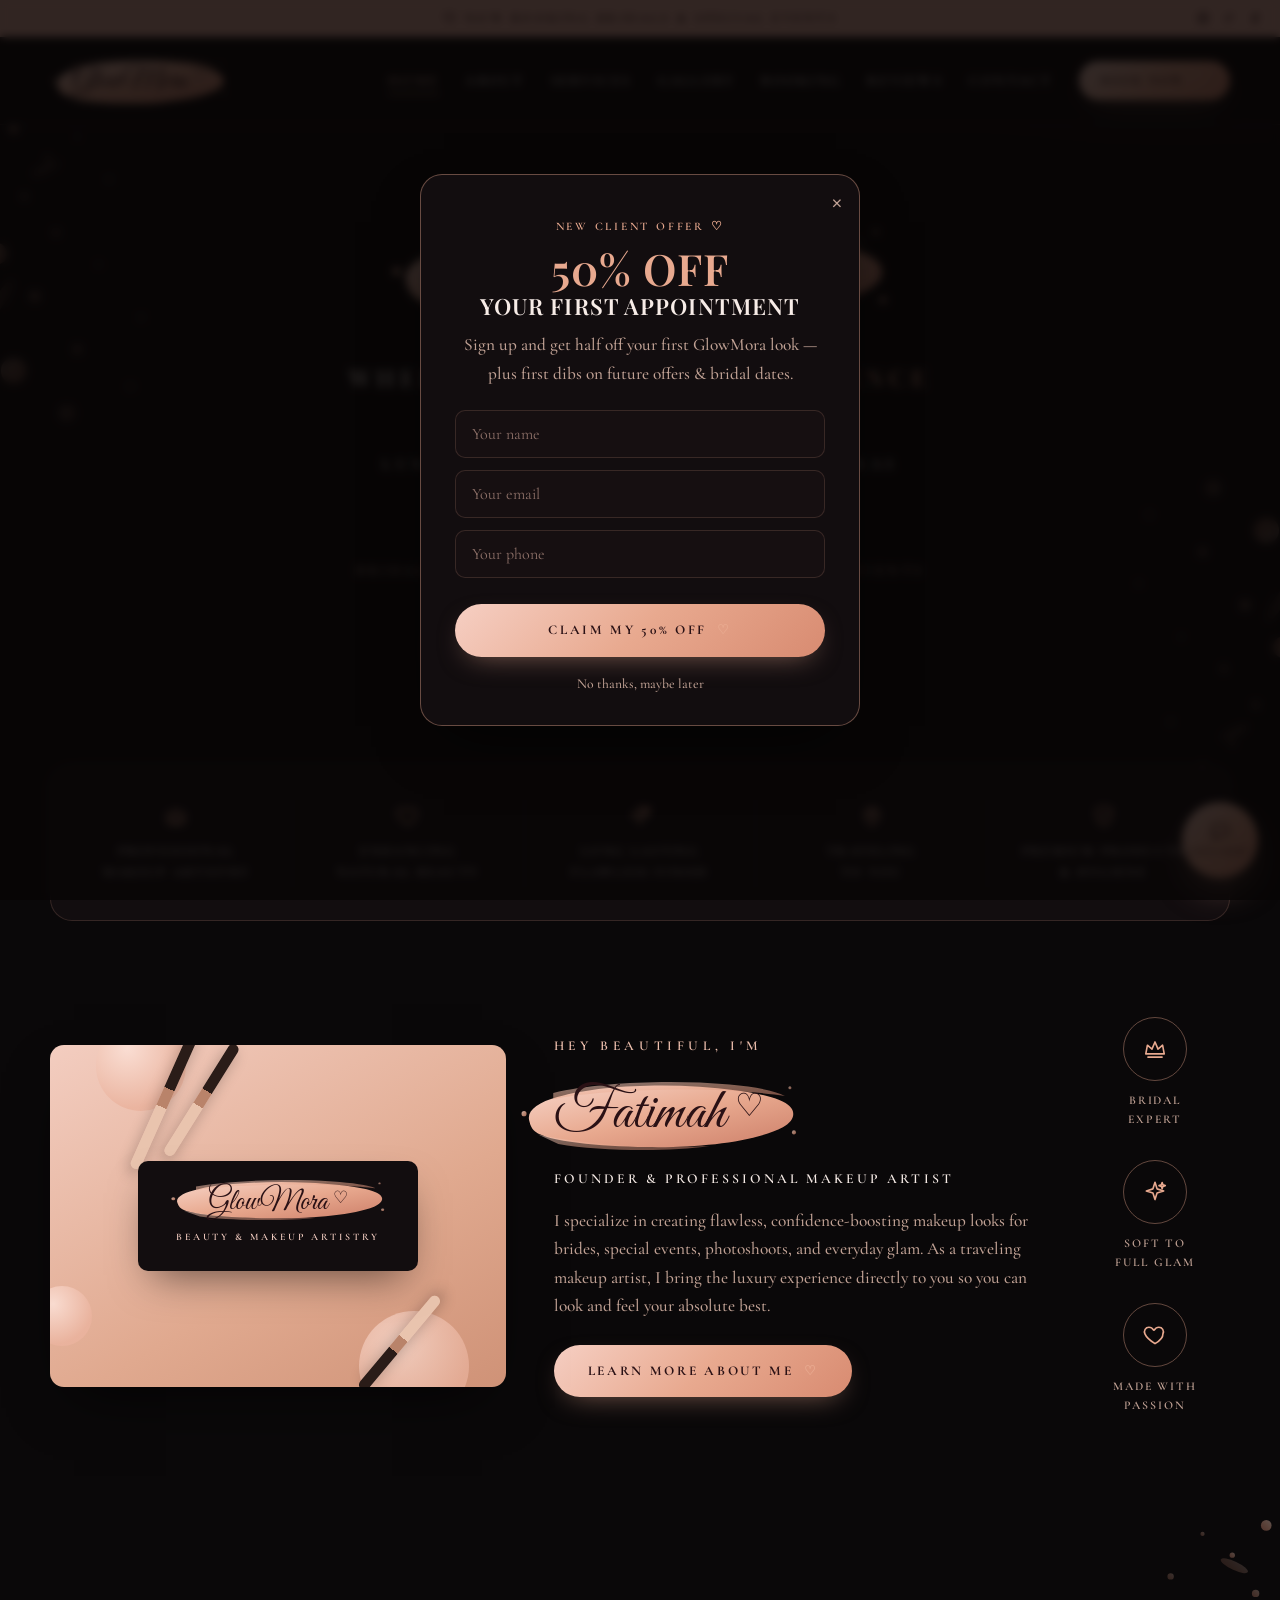
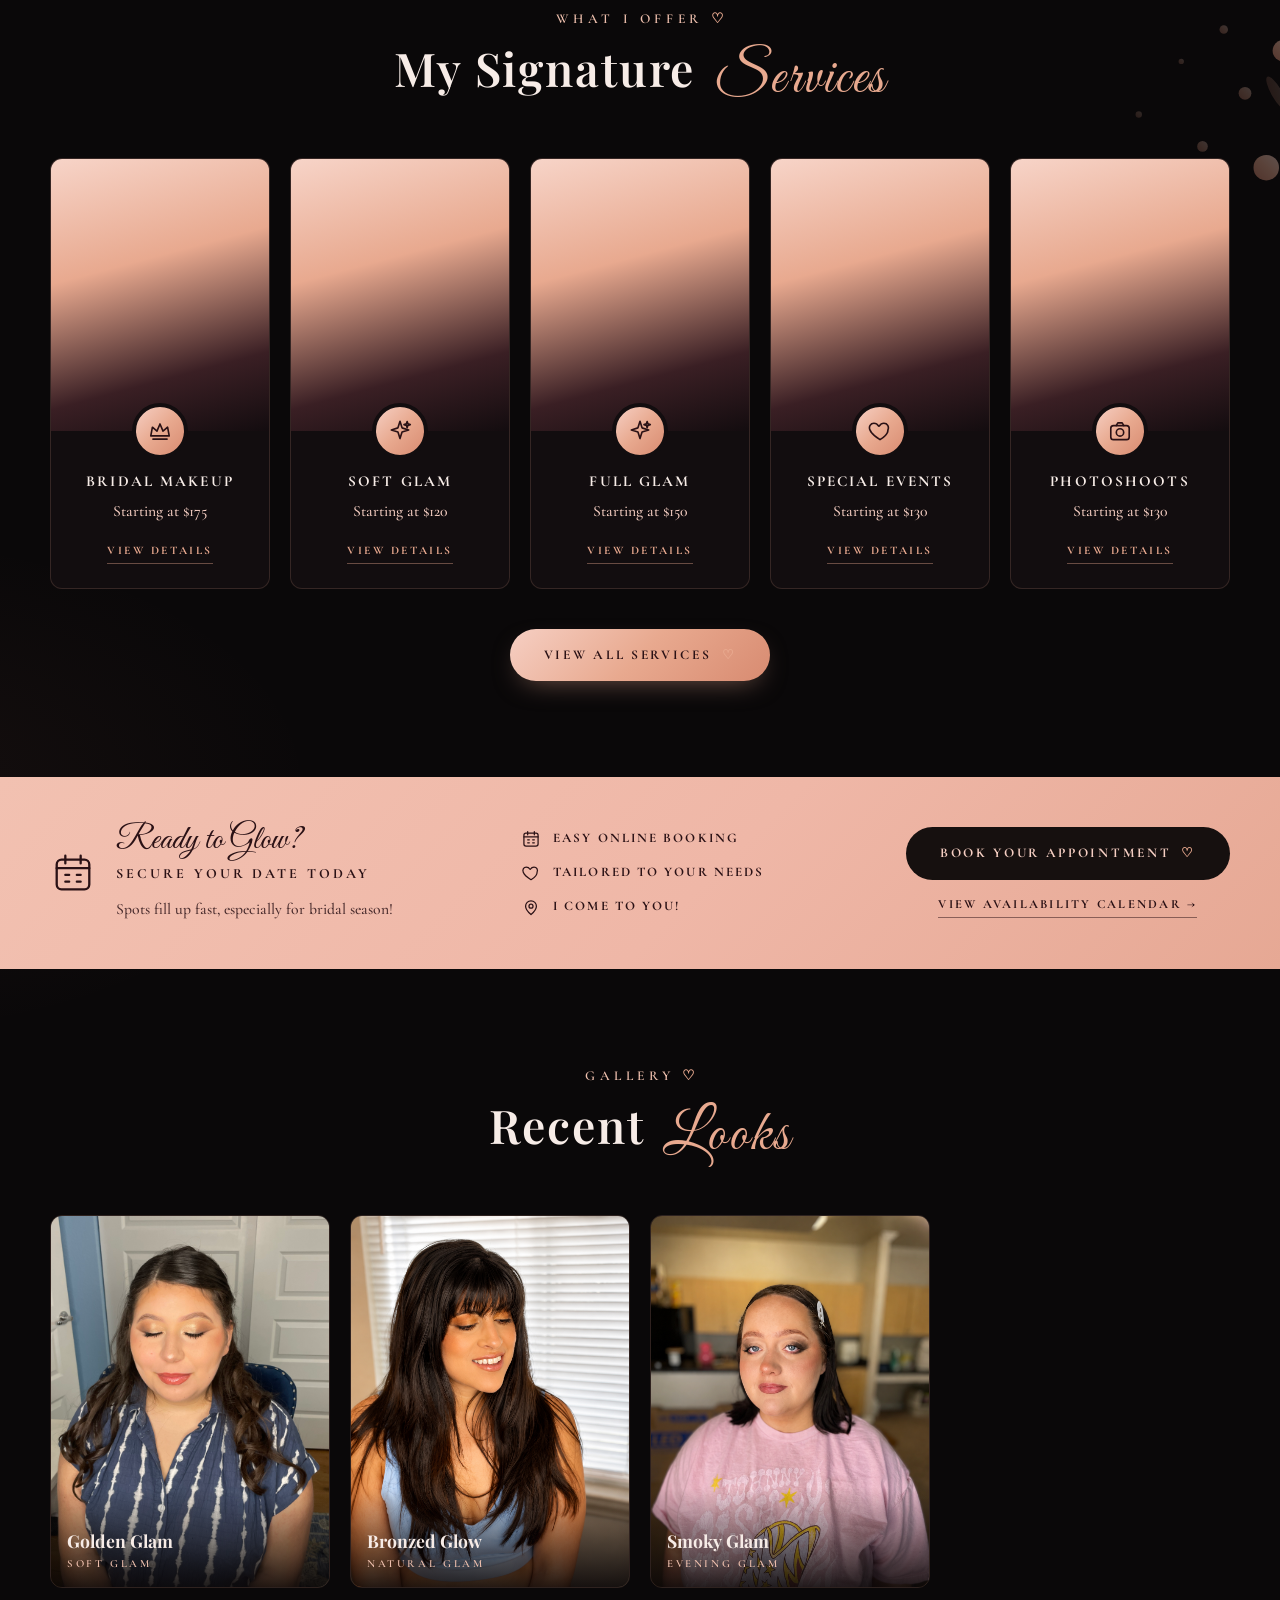
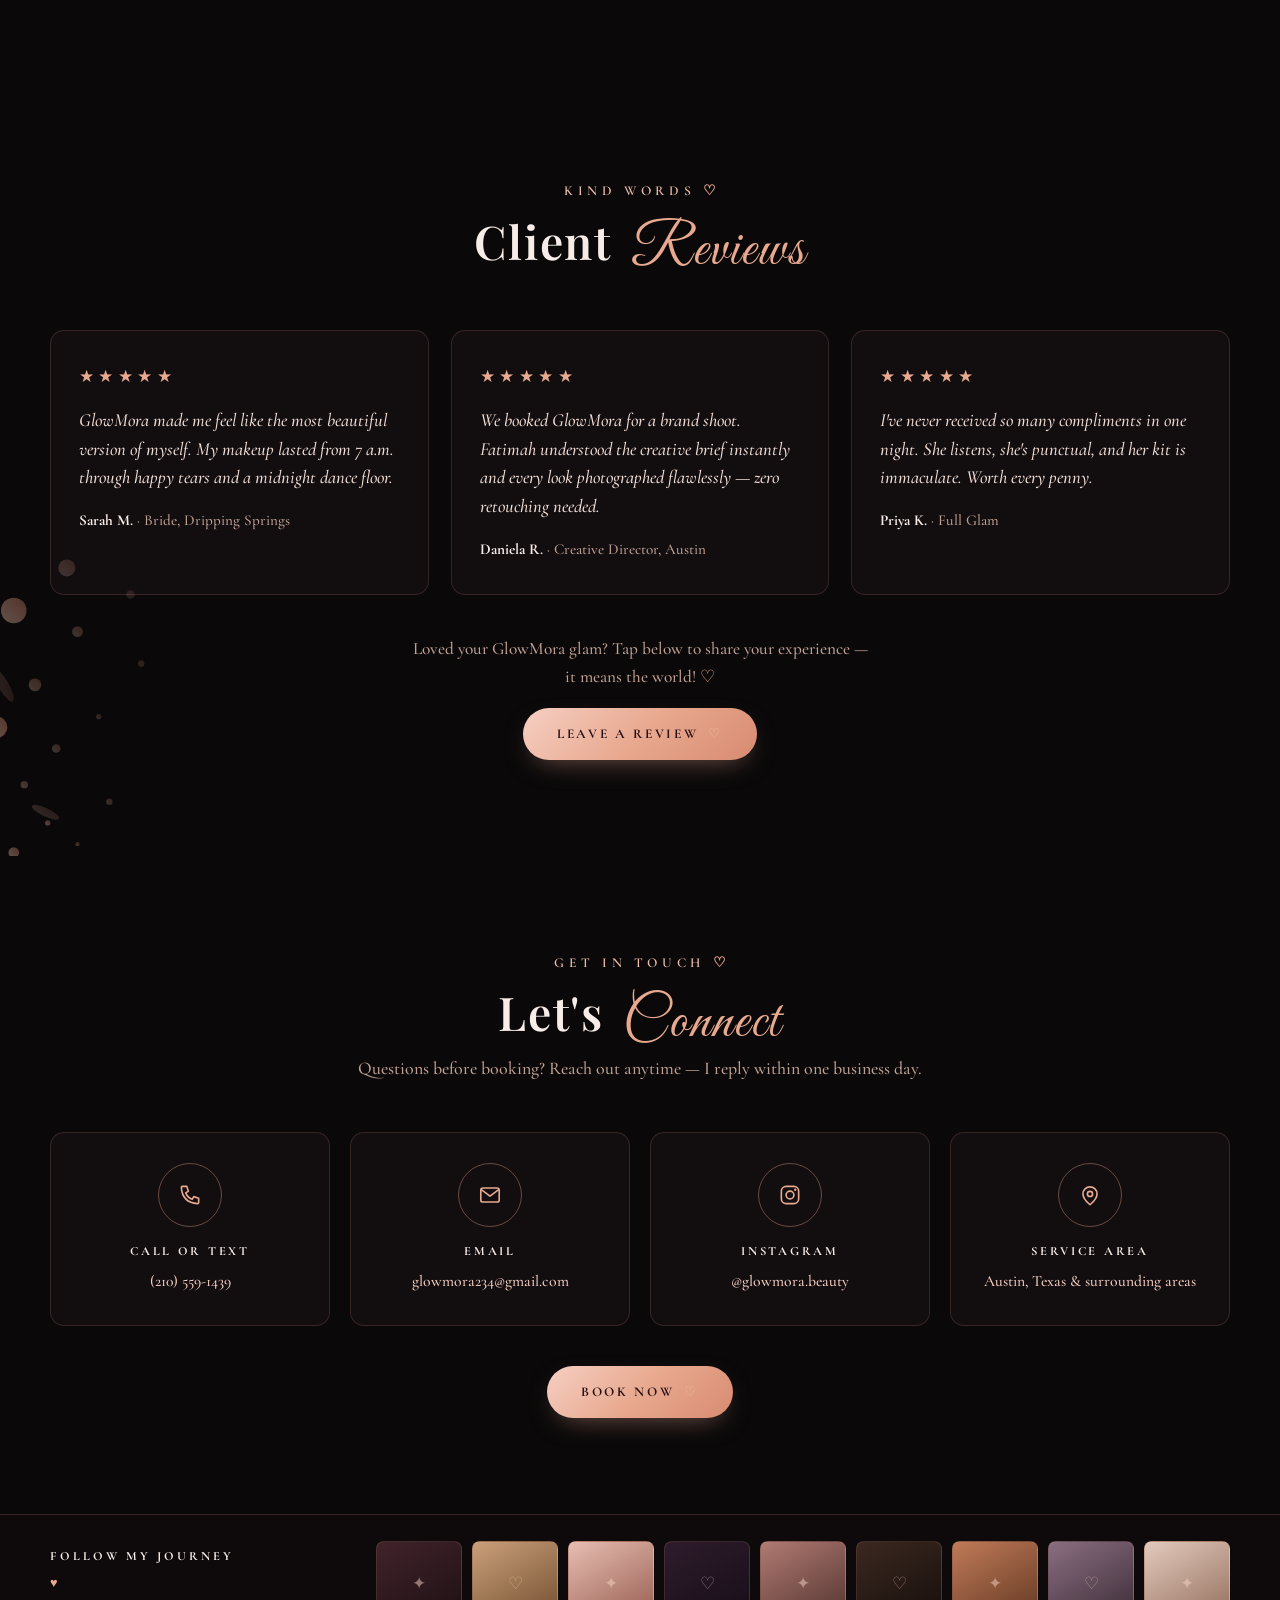
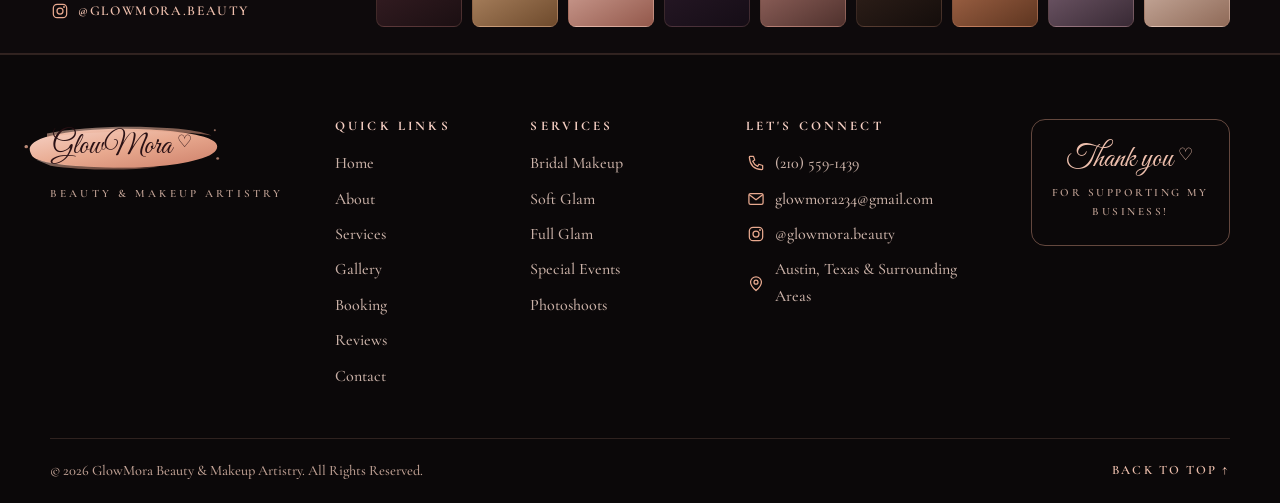
==== commit e1ffbf0b: "Add phone field to the 50% off signup popup Popup now collects name + email + phone (required); Netl" ====
--- a/index.html
+++ b/index.html
@@ -524,6 +524,32 @@
     </div>
   </footer>
 
+  <!-- ====== NEW-CLIENT OFFER POPUP ====== -->
+  <div class="offer-modal" id="offer-modal" hidden>
+    <div class="offer-backdrop" data-offer-close></div>
+    <div class="offer-card" role="dialog" aria-modal="true" aria-labelledby="offer-title">
+      <button class="offer-close" type="button" aria-label="Close offer" data-offer-close>&times;</button>
+      <p class="offer-eyebrow">New client offer <span class="heart">♡</span></p>
+      <h2 class="offer-title" id="offer-title"><span class="offer-big">50% OFF</span><br>Your First Appointment</h2>
+      <p class="offer-sub">Sign up and get half off your first GlowMora look — plus first dibs on future offers &amp; bridal dates.</p>
+      <form class="offer-form" name="signup" method="POST" data-netlify="true" netlify-honeypot="bot-field">
+        <input type="hidden" name="form-name" value="signup">
+        <p class="offer-hp"><label>Leave this empty: <input name="bot-field"></label></p>
+        <input type="text" name="name" placeholder="Your name" autocomplete="name" required>
+        <input type="email" name="email" placeholder="Your email" autocomplete="email" required>
+        <input type="tel" name="phone" placeholder="Your phone" autocomplete="tel" required>
+        <button type="submit" class="btn btn-rose btn-block">Claim My 50% Off <span class="heart">♡</span></button>
+        <button type="button" class="offer-decline" data-offer-close>No thanks, maybe later</button>
+      </form>
+      <div class="offer-success" hidden>
+        <span class="offer-success-mark">♡</span>
+        <h3>You're in, beautiful!</h3>
+        <p>Use code <strong>GLOW50</strong> when you book your first appointment for <strong>50% off</strong>. Watch your inbox for future GlowMora offers!</p>
+        <a class="btn btn-rose" href="booking.html">Book Now <span class="heart">♡</span></a>
+      </div>
+    </div>
+  </div>
+
   <a class="chat-bubble" href="sms:+12105591439" aria-label="Text GlowMora">
     <svg class="ic"><use href="#i-chat"/></svg>
     <span>Let's chat!</span>
--- a/styles.css
+++ b/styles.css
@@ -991,6 +991,123 @@
 /* Generic hide utility — lets the `hidden` attribute reliably toggle sections (e.g. Reviews) on/off */
 [hidden] { display: none !important; }
 
+/* ---------- New-client offer popup ---------- */
+.offer-modal {
+  position: fixed;
+  inset: 0;
+  z-index: 300;
+  display: grid;
+  place-items: center;
+  padding: 20px;
+}
+
+.offer-backdrop {
+  position: absolute;
+  inset: 0;
+  background: rgba(8, 5, 6, 0.82);
+  backdrop-filter: blur(4px);
+}
+
+.offer-card {
+  position: relative;
+  z-index: 1;
+  width: min(440px, 100%);
+  max-height: calc(100vh - 40px);
+  overflow-y: auto;
+  background: var(--panel);
+  border: 1px solid var(--line);
+  border-radius: 22px;
+  padding: 42px 34px 30px;
+  text-align: center;
+  box-shadow: var(--shadow);
+  animation: offer-pop 0.45s ease;
+}
+
+@keyframes offer-pop {
+  from { opacity: 0; transform: translateY(22px) scale(0.96); }
+  to { opacity: 1; transform: none; }
+}
+
+.offer-close {
+  position: absolute;
+  top: 10px;
+  right: 16px;
+  background: none;
+  border: 0;
+  color: var(--muted);
+  font-size: 1.9rem;
+  line-height: 1;
+  cursor: pointer;
+  transition: color 0.2s ease;
+}
+.offer-close:hover { color: var(--cream); }
+
+.offer-eyebrow {
+  font-weight: 600;
+  font-size: 0.72rem;
+  letter-spacing: 0.24em;
+  text-transform: uppercase;
+  color: var(--rose-300);
+}
+
+.offer-title {
+  margin: 8px 0 12px;
+  font-size: 1.4rem;
+  text-transform: uppercase;
+  letter-spacing: 0.05em;
+  color: var(--cream);
+}
+
+.offer-big {
+  font-family: var(--serif);
+  font-size: 2.7rem;
+  color: var(--rose-300);
+  letter-spacing: 0.02em;
+}
+
+.offer-sub {
+  color: var(--muted);
+  margin-bottom: 22px;
+}
+
+.offer-form { display: grid; gap: 12px; }
+
+.offer-hp { display: none; }
+
+.offer-form input[type="text"],
+.offer-form input[type="email"],
+.offer-form input[type="tel"] {
+  width: 100%;
+  padding: 13px 16px;
+  background: #160f11;
+  border: 1px solid var(--line-soft);
+  border-radius: 10px;
+  color: var(--cream);
+  font-family: var(--body);
+  font-size: 1rem;
+}
+.offer-form input::placeholder { color: #8d7068; }
+.offer-form input:focus { outline: none; border-color: var(--rose-300); }
+
+.offer-decline {
+  background: none;
+  border: 0;
+  color: var(--muted);
+  font-size: 0.85rem;
+  cursor: pointer;
+  margin-top: 4px;
+}
+.offer-decline:hover { color: var(--cream); text-decoration: underline; }
+
+.offer-success-mark {
+  display: block;
+  font-size: 2.6rem;
+  color: var(--rose-300);
+}
+.offer-success h3 { margin: 6px 0 10px; }
+.offer-success p { color: var(--muted); margin-bottom: 18px; }
+.offer-success strong { color: var(--rose-200); }
+
 .quotes-grid {
   display: grid;
   grid-template-columns: repeat(auto-fit, minmax(280px, 1fr));
@@ -1815,14 +1932,41 @@
   margin-bottom: 24px;
 }
 
-.gcal-frame {
-  display: block;
-  width: 100%;
-  min-height: 720px;
-  border: 0;
-  border-radius: 16px;
-  background: #fff;
-  box-shadow: 0 12px 34px rgba(0, 0, 0, 0.28);
+/* On-brand booking CTA — replaces the inline Google embed so the page stays 100% on-theme.
+   The button opens Google's scheduler in a new tab (the only way to fully match the colors). */
+.gcal-cta {
+  display: flex;
+  flex-direction: column;
+  align-items: center;
+  text-align: center;
+  gap: 20px;
+  padding: 24px 12px 12px;
+}
+
+.gcal-highlights {
+  list-style: none;
+  display: grid;
+  gap: 12px;
+  color: var(--cream);
+  font-size: 1.02rem;
+}
+
+.gcal-highlights li {
+  display: flex;
+  align-items: center;
+  justify-content: center;
+  gap: 10px;
+}
+
+.gcal-highlights .ic {
+  color: var(--rose-300);
+  flex: none;
+}
+
+.gcal-cta-note {
+  max-width: 360px;
+  color: var(--muted);
+  font-size: 0.9rem;
 }
 
 .gcal-placeholder {
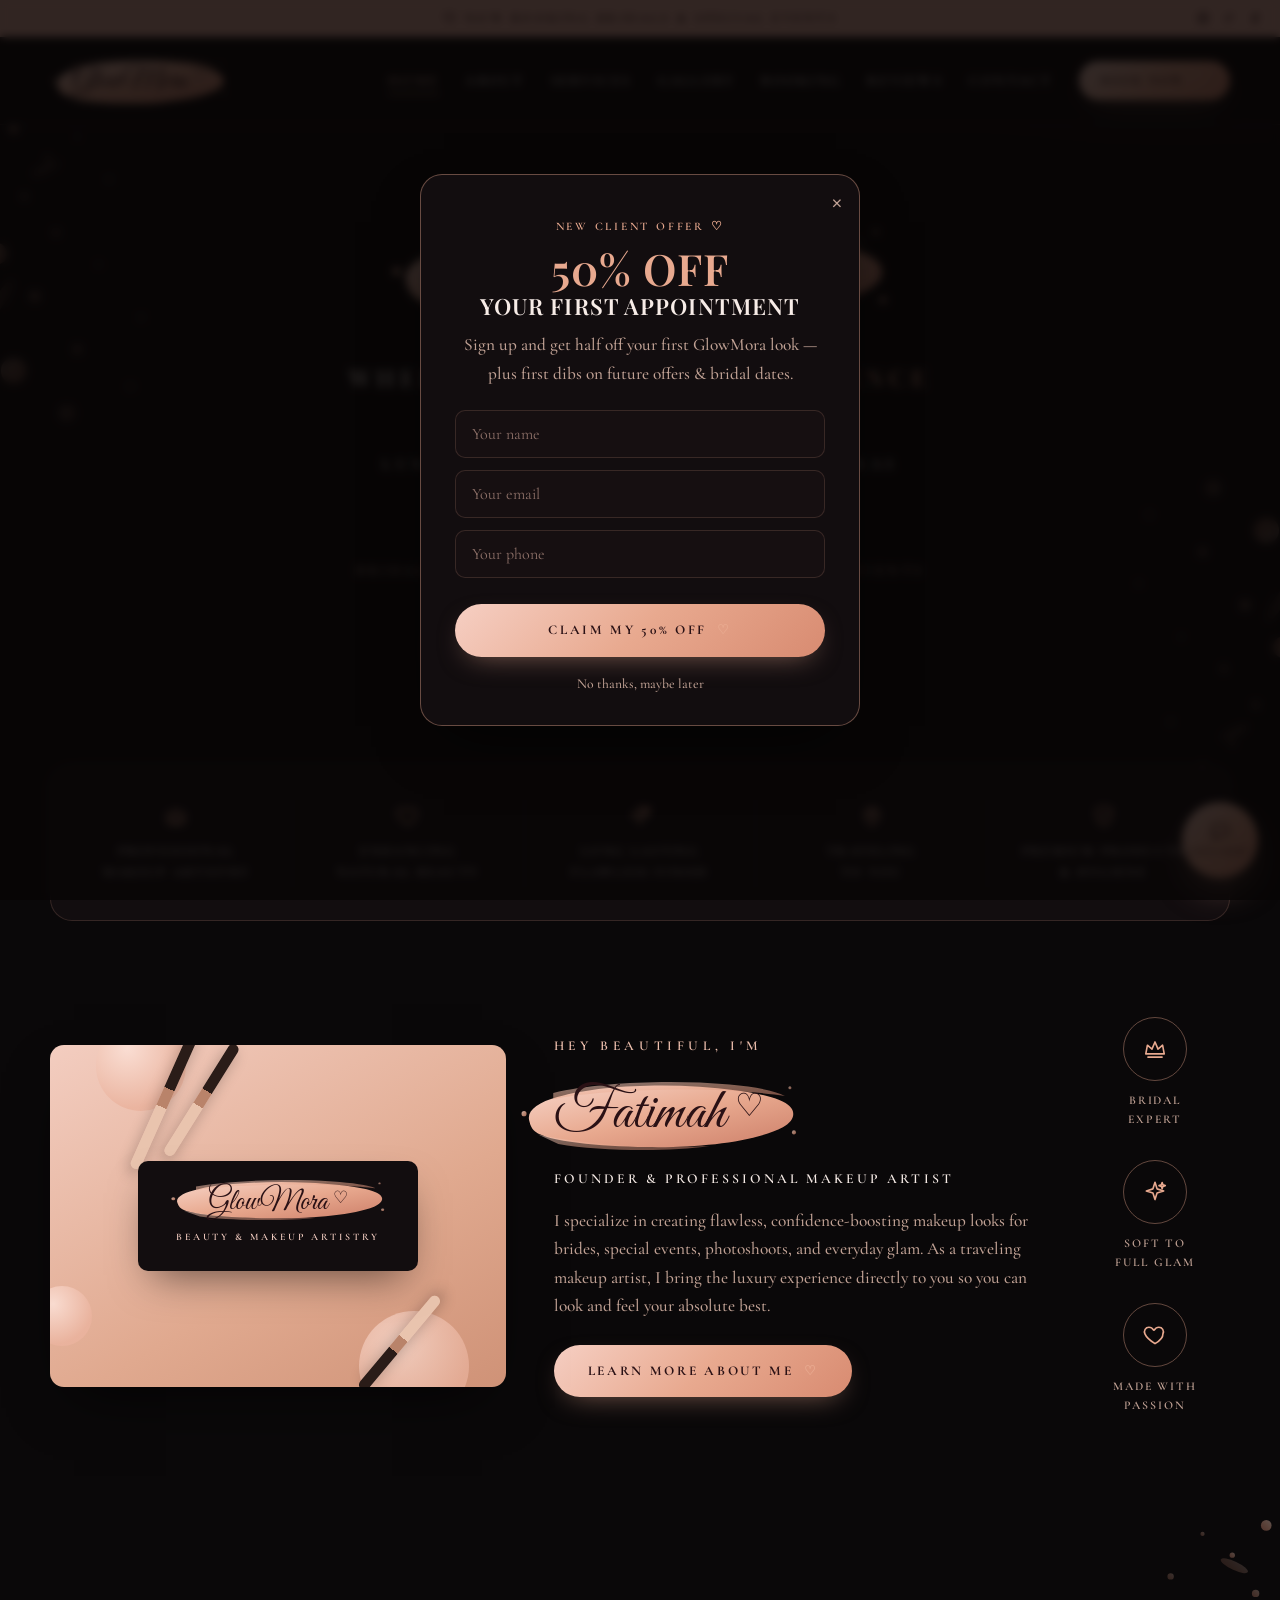
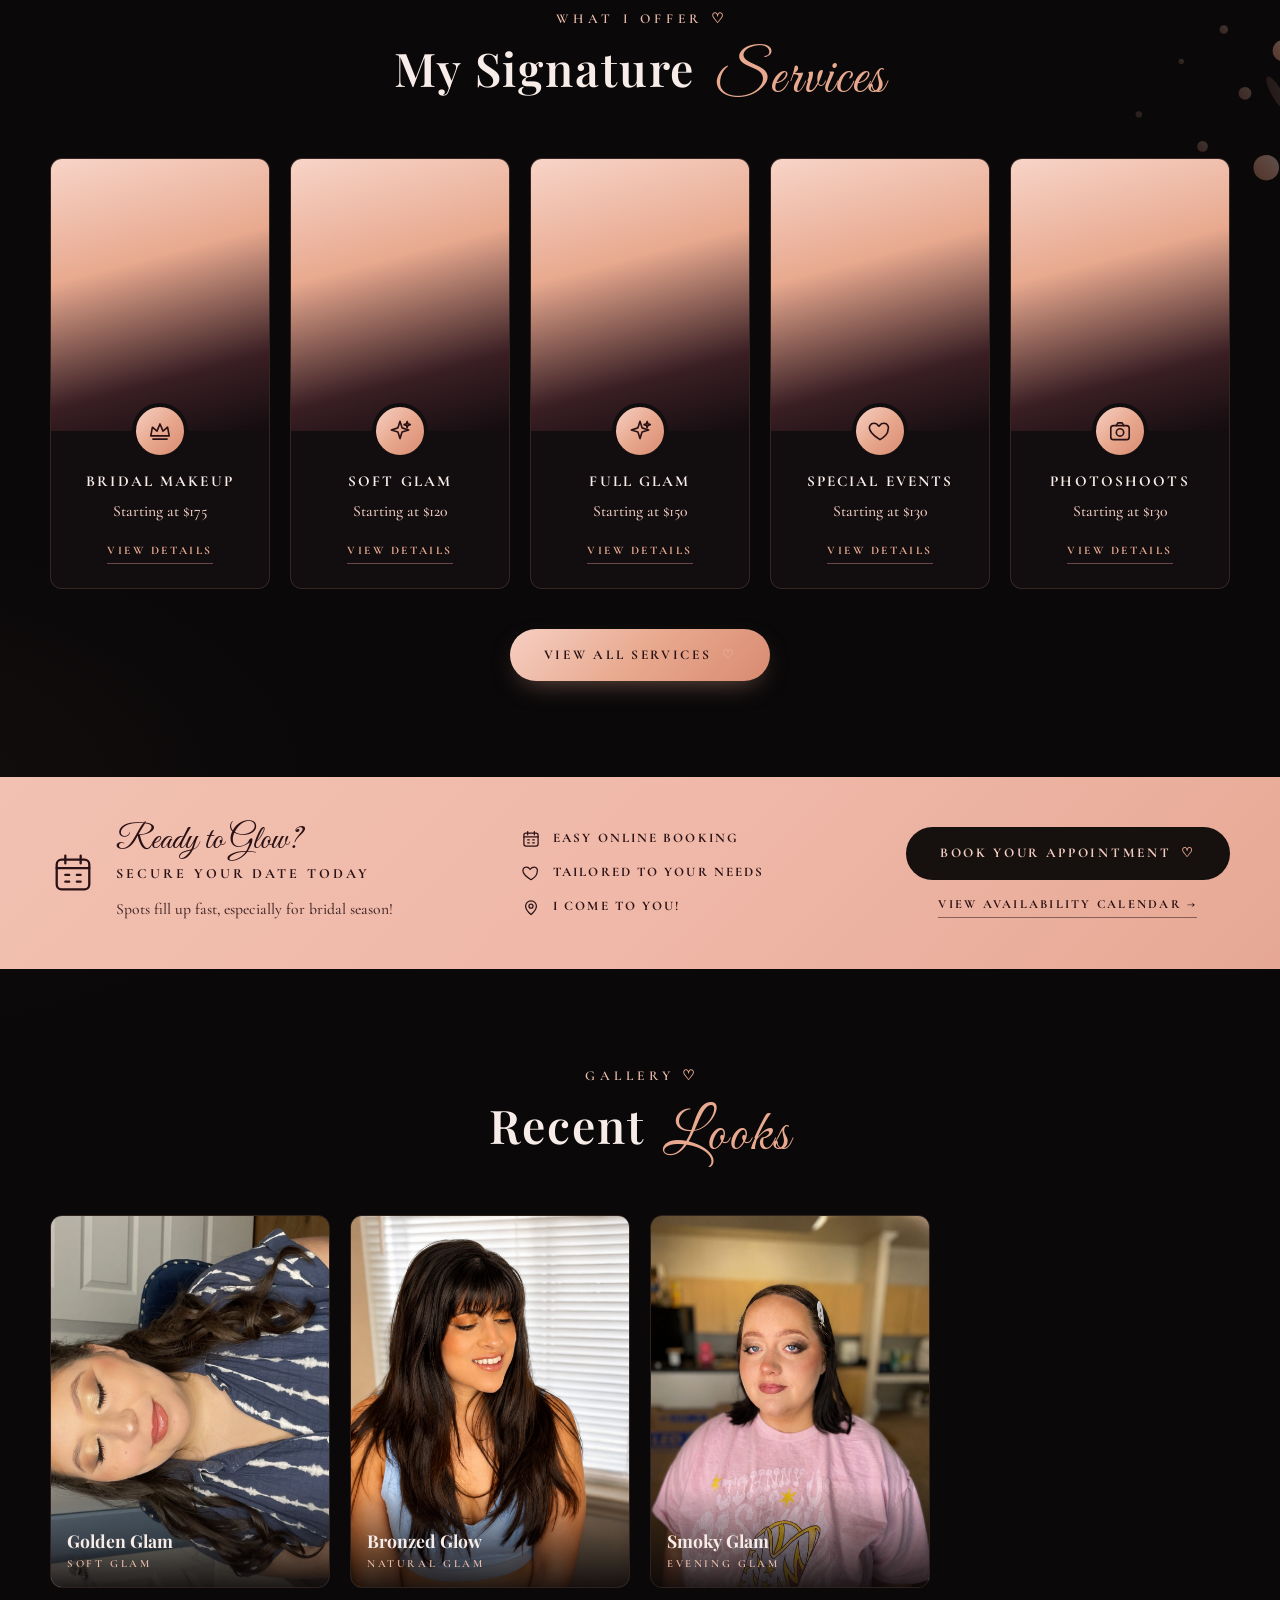
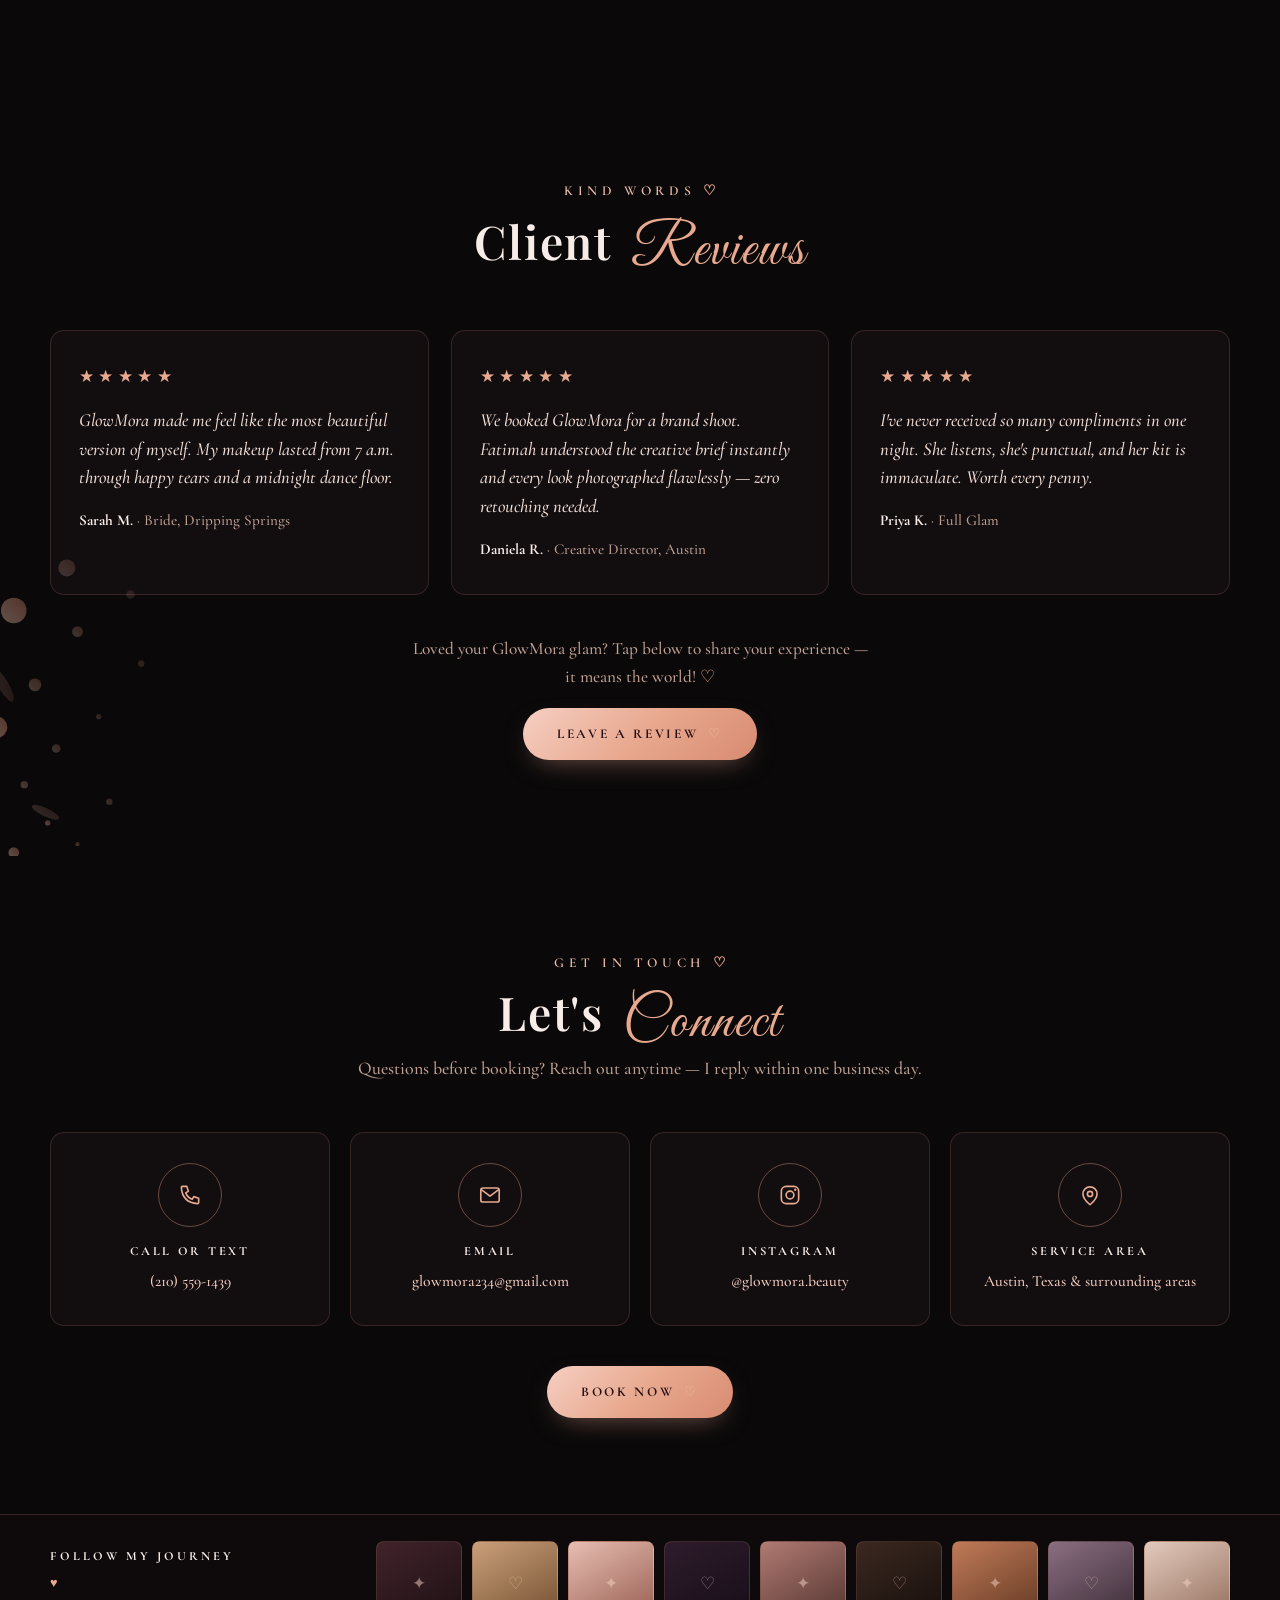
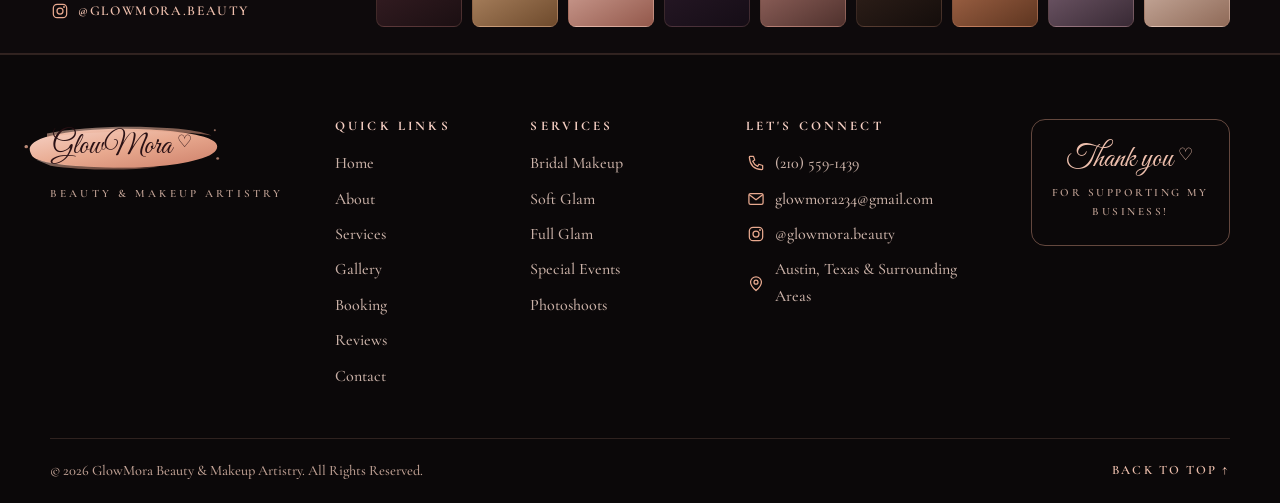
==== commit acbc7dd7: "Compress gallery photos (~6.2MB -> ~0.5MB) Right-sizes and re-encodes the 3 gallery photos to JPEG (" ====
--- a/index.html
+++ b/index.html
@@ -385,18 +385,20 @@
           <p class="eyebrow reveal">Gallery <span class="heart">♡</span></p>
           <h2 class="serif-script reveal">Recent <span class="script-accent">Looks</span></h2>
         </div>
-        <!-- ====== GALLERY PHOTOS — real client work ====== -->
-        <div class="gallery">
+        <!-- ====== GALLERY PHOTOS — managed in Pages CMS via data/gallery.json.
+             The tiles below are the default/fallback; script.js re-renders this
+             grid from gallery.json so edits in the CMS show up automatically. ====== -->
+        <div class="gallery" id="gallery-grid">
           <figure class="tile reveal">
             <img class="tile-art" src="images/gallery-gold-glam.jpg" alt="Soft glam makeup with gold shimmer eyeshadow and a glossy coral lip" loading="lazy">
             <figcaption><strong>Golden Glam</strong><span>Soft Glam</span></figcaption>
           </figure>
           <figure class="tile reveal">
-            <img class="tile-art" src="images/gallery-bronzed-glow.png" alt="Bronzed natural glam makeup with warm tones and radiant, glowing skin" loading="lazy">
+            <img class="tile-art" src="images/gallery-bronzed-glow.jpg" alt="Bronzed natural glam makeup with warm tones and radiant, glowing skin" loading="lazy">
             <figcaption><strong>Bronzed Glow</strong><span>Natural Glam</span></figcaption>
           </figure>
           <figure class="tile reveal">
-            <img class="tile-art" src="images/gallery-smoky-glam.png" alt="Smoky eye glam makeup with defined liner and a soft mauve lip" loading="lazy">
+            <img class="tile-art" src="images/gallery-smoky-glam.jpg" alt="Smoky eye glam makeup with defined liner and a soft mauve lip" loading="lazy">
             <figcaption><strong>Smoky Glam</strong><span>Evening Glam</span></figcaption>
           </figure>
         </div>
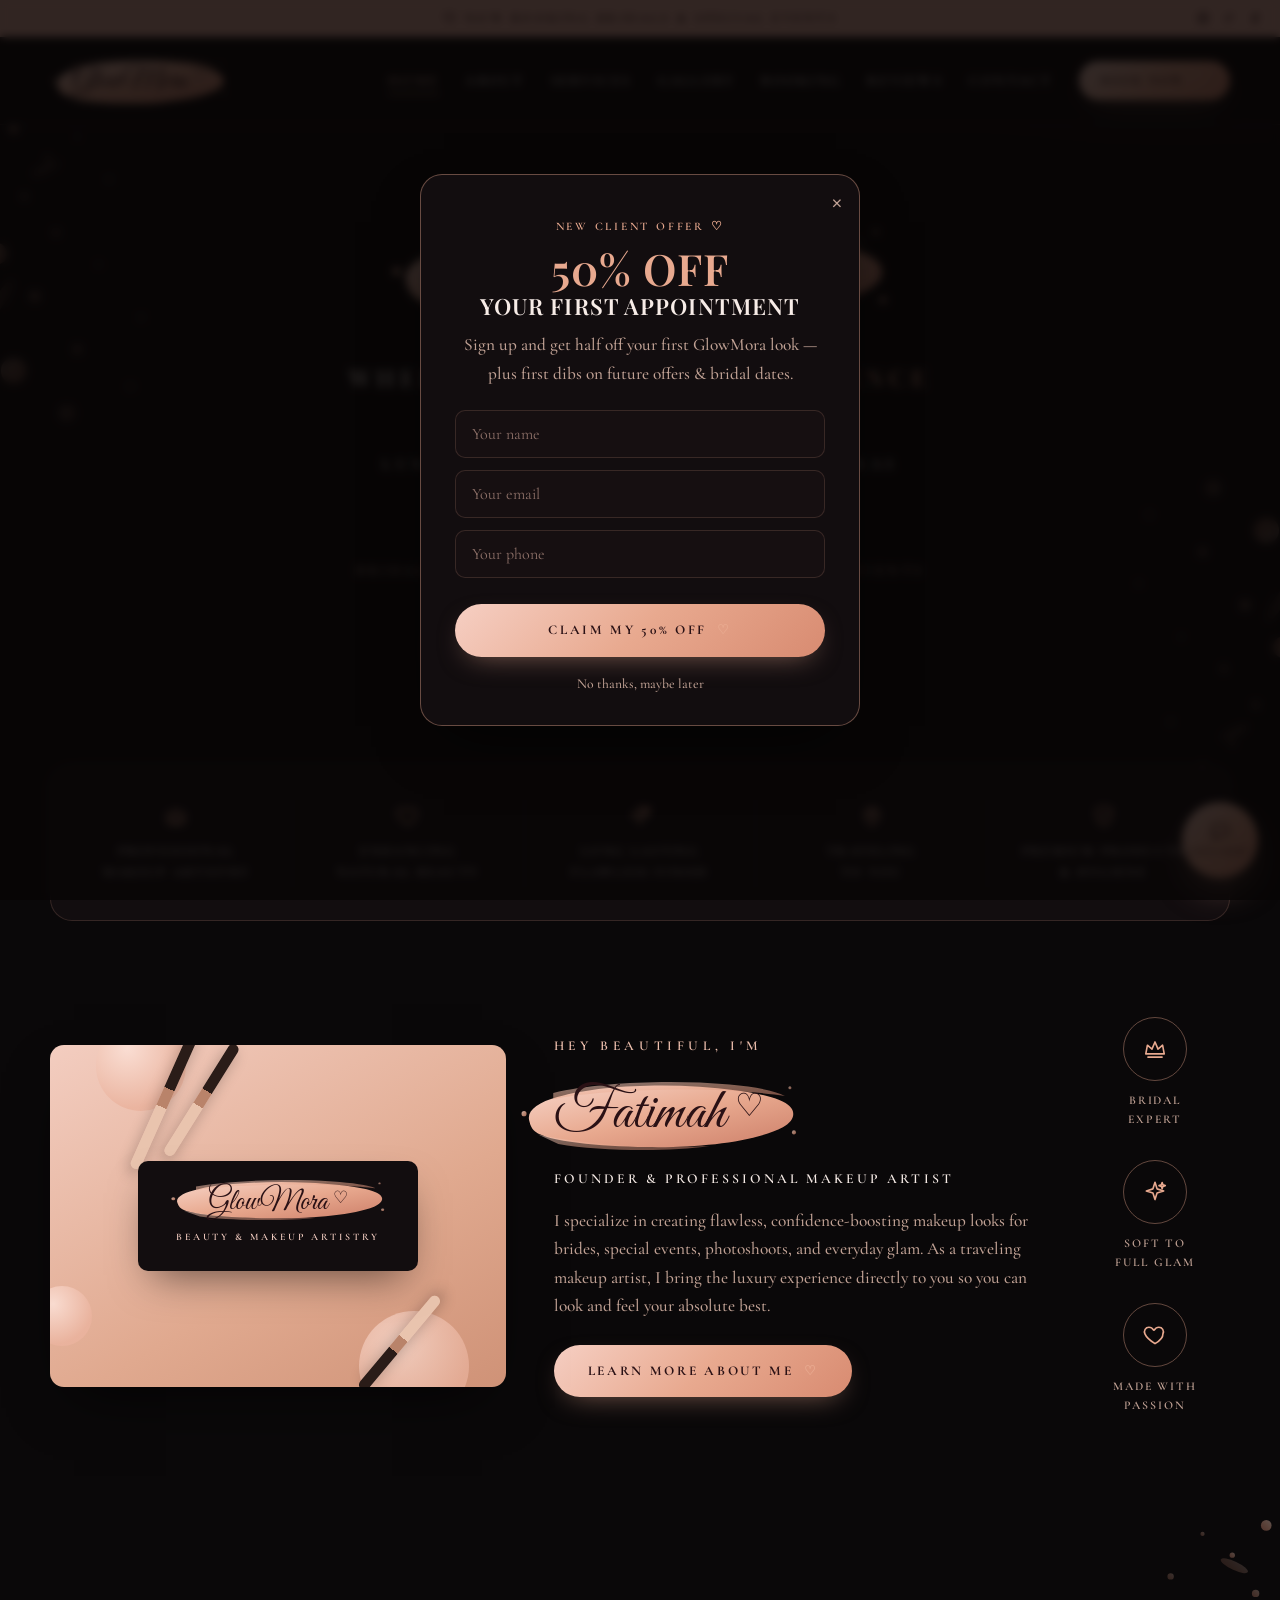
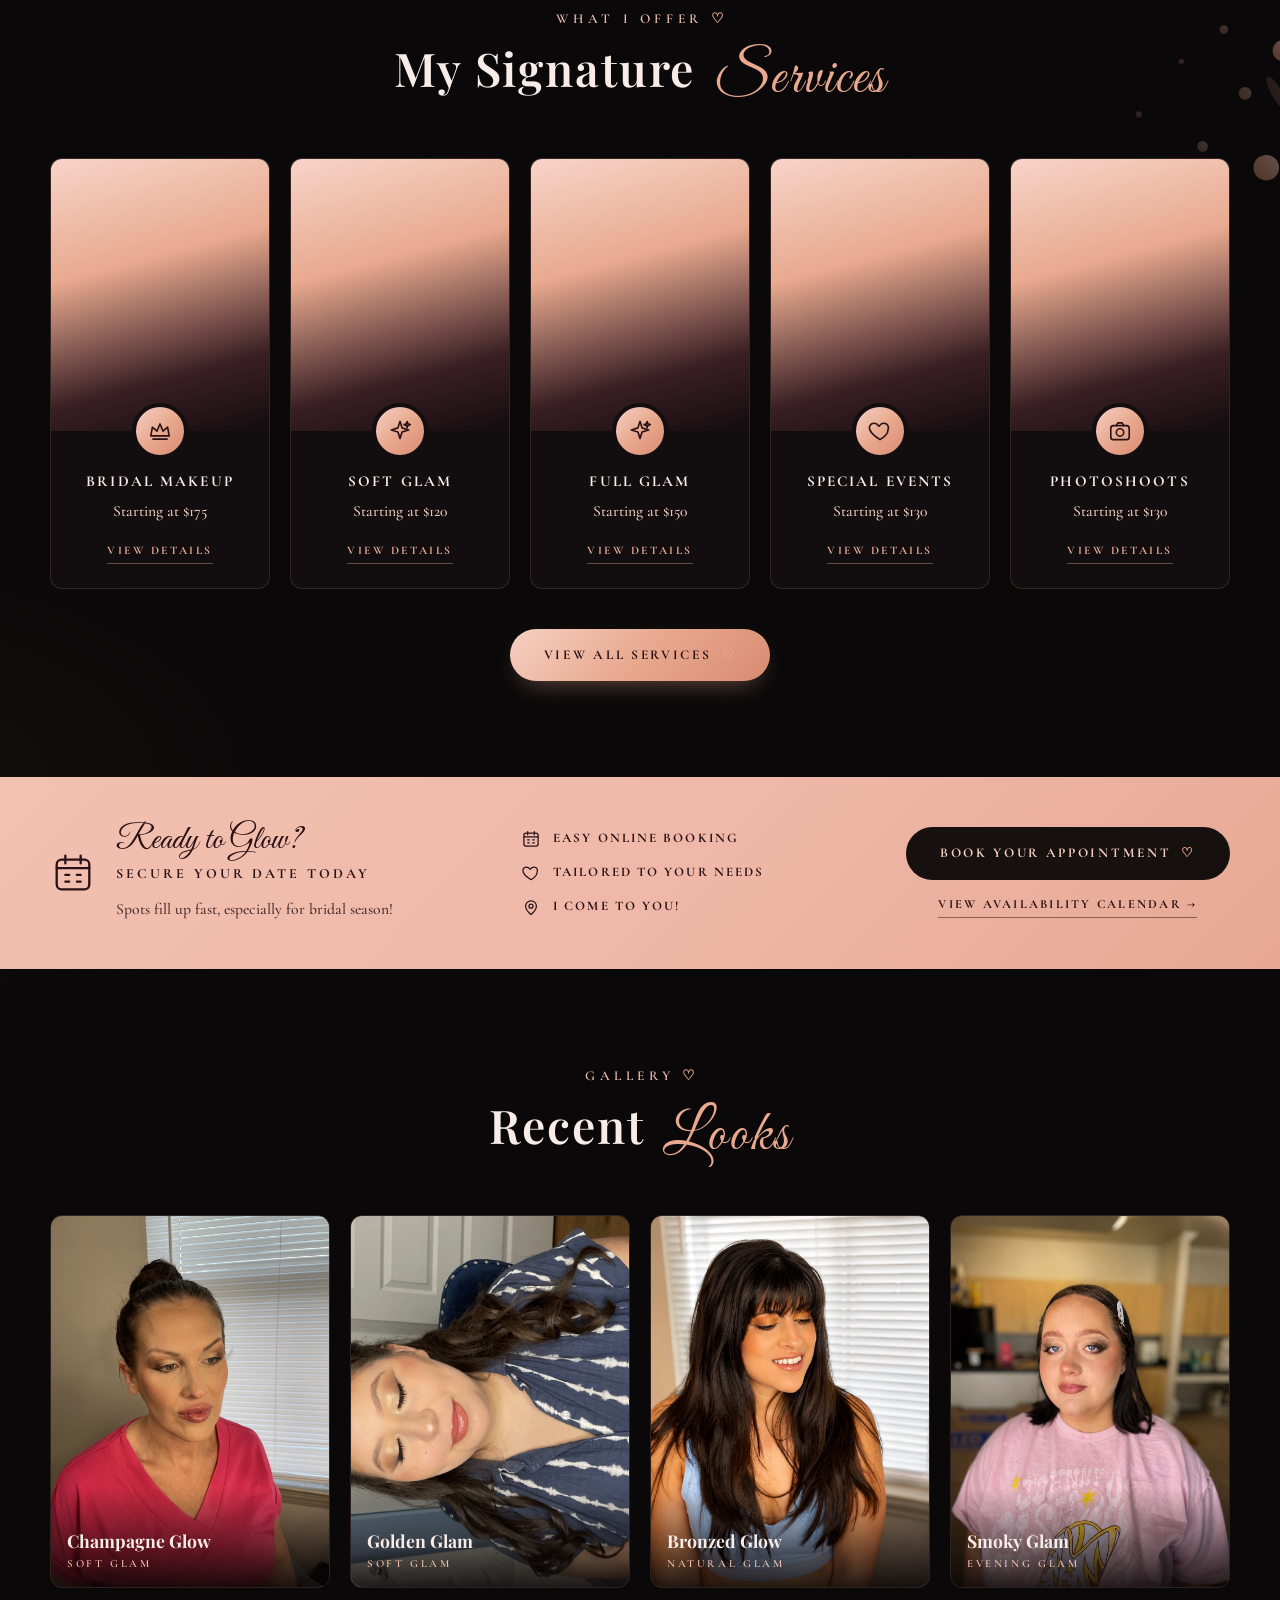
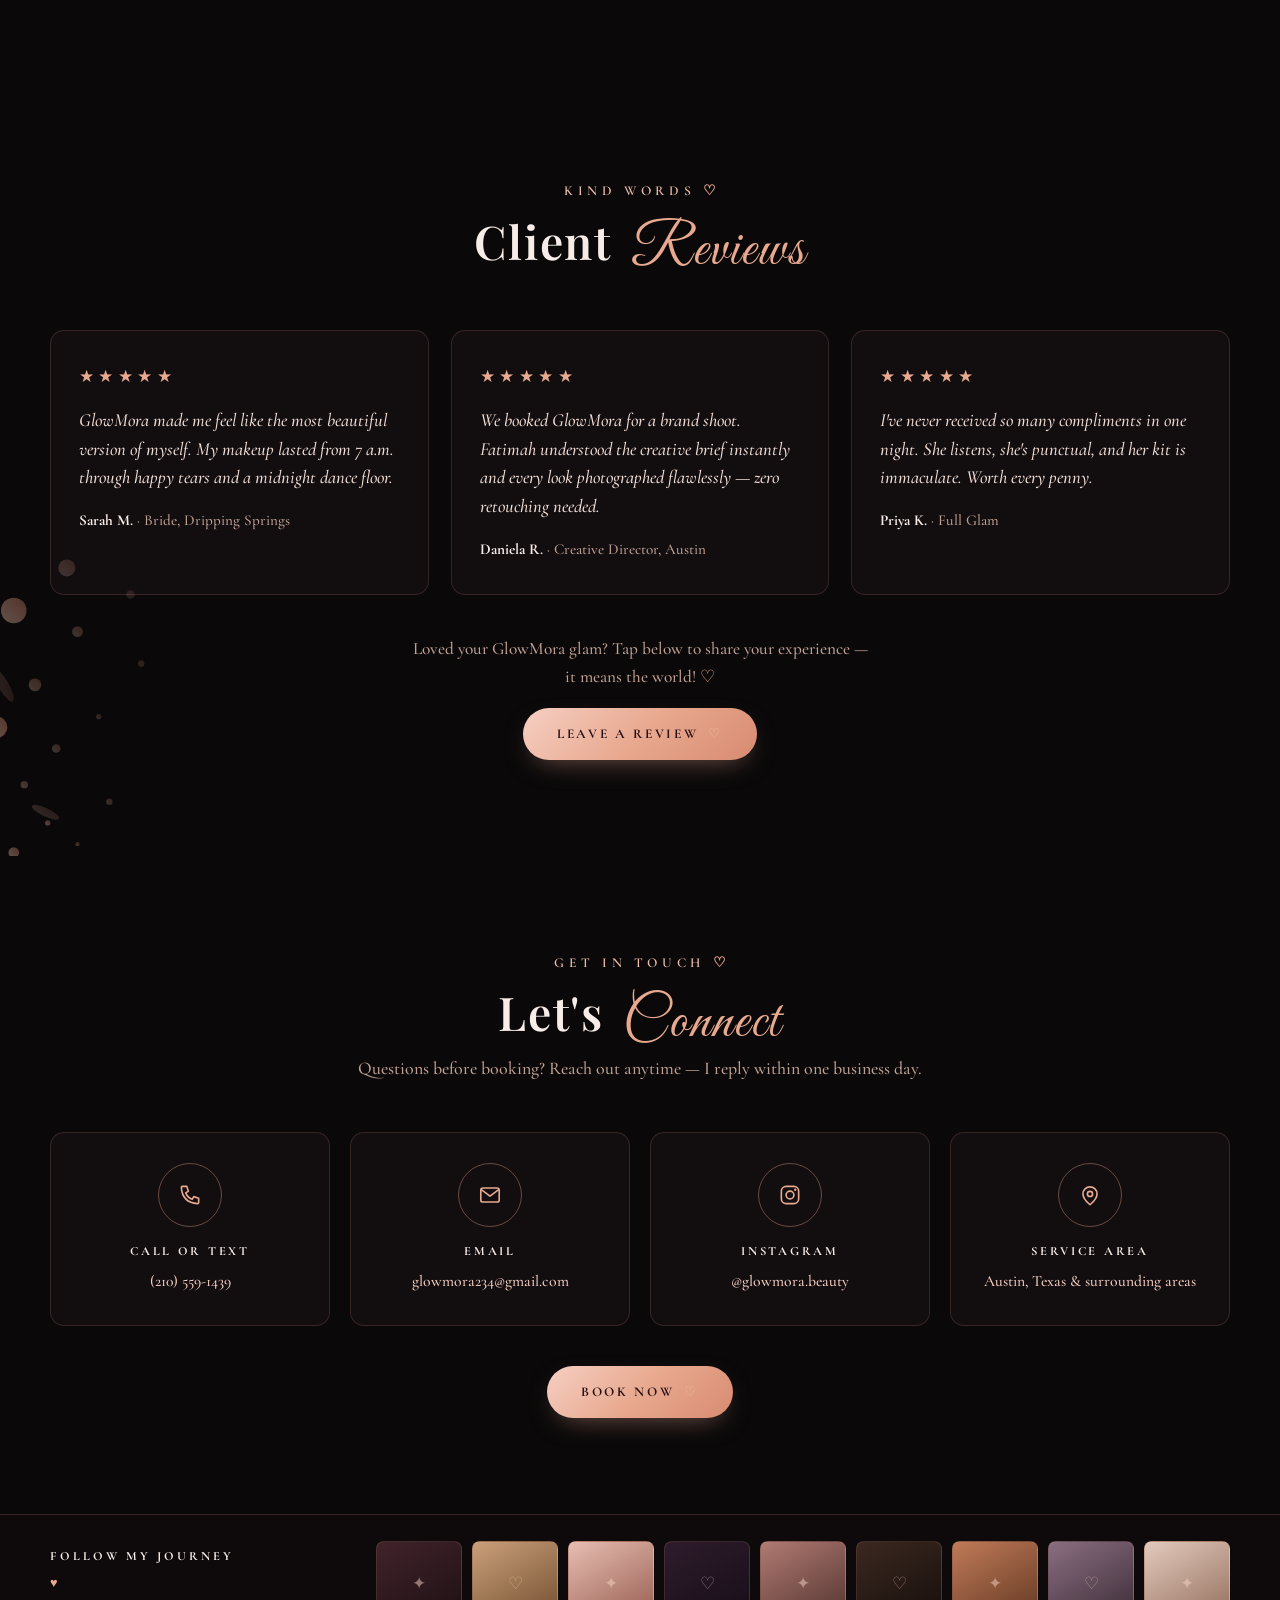
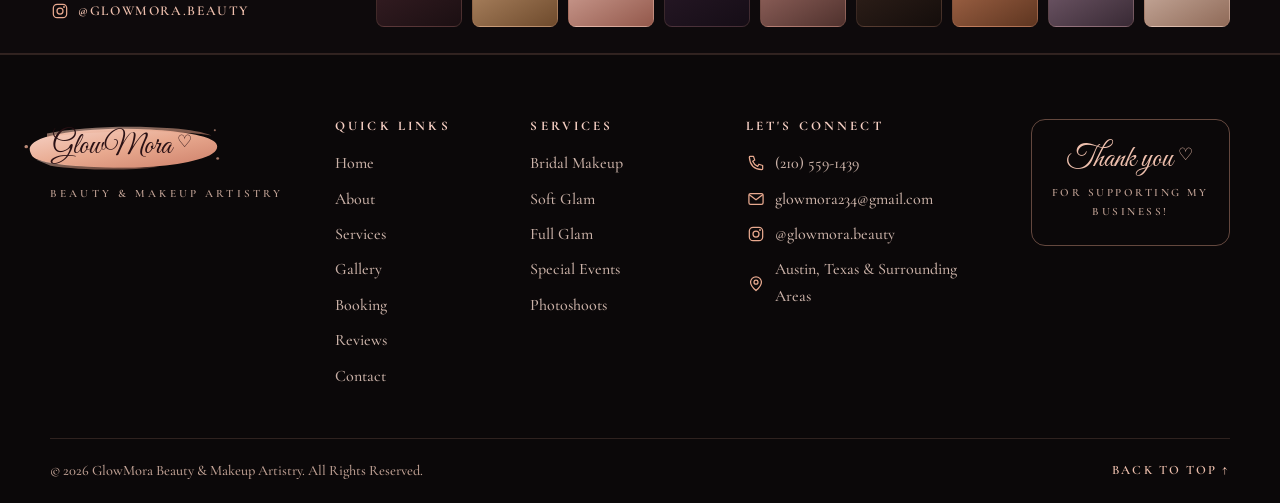
==== commit 712fa2c2: "Add Champagne Glow client photo to gallery New compressed gallery photo (2.5MB source -> 141KB, 1050" ====
--- a/index.html
+++ b/index.html
@@ -390,6 +390,10 @@
              grid from gallery.json so edits in the CMS show up automatically. ====== -->
         <div class="gallery" id="gallery-grid">
           <figure class="tile reveal">
+            <img class="tile-art" src="images/gallery-champagne-glam.jpg" alt="Soft glam makeup with champagne shimmer eyeshadow and a glossy nude-pink lip" loading="lazy">
+            <figcaption><strong>Champagne Glow</strong><span>Soft Glam</span></figcaption>
+          </figure>
+          <figure class="tile reveal">
             <img class="tile-art" src="images/gallery-gold-glam.jpg" alt="Soft glam makeup with gold shimmer eyeshadow and a glossy coral lip" loading="lazy">
             <figcaption><strong>Golden Glam</strong><span>Soft Glam</span></figcaption>
           </figure>
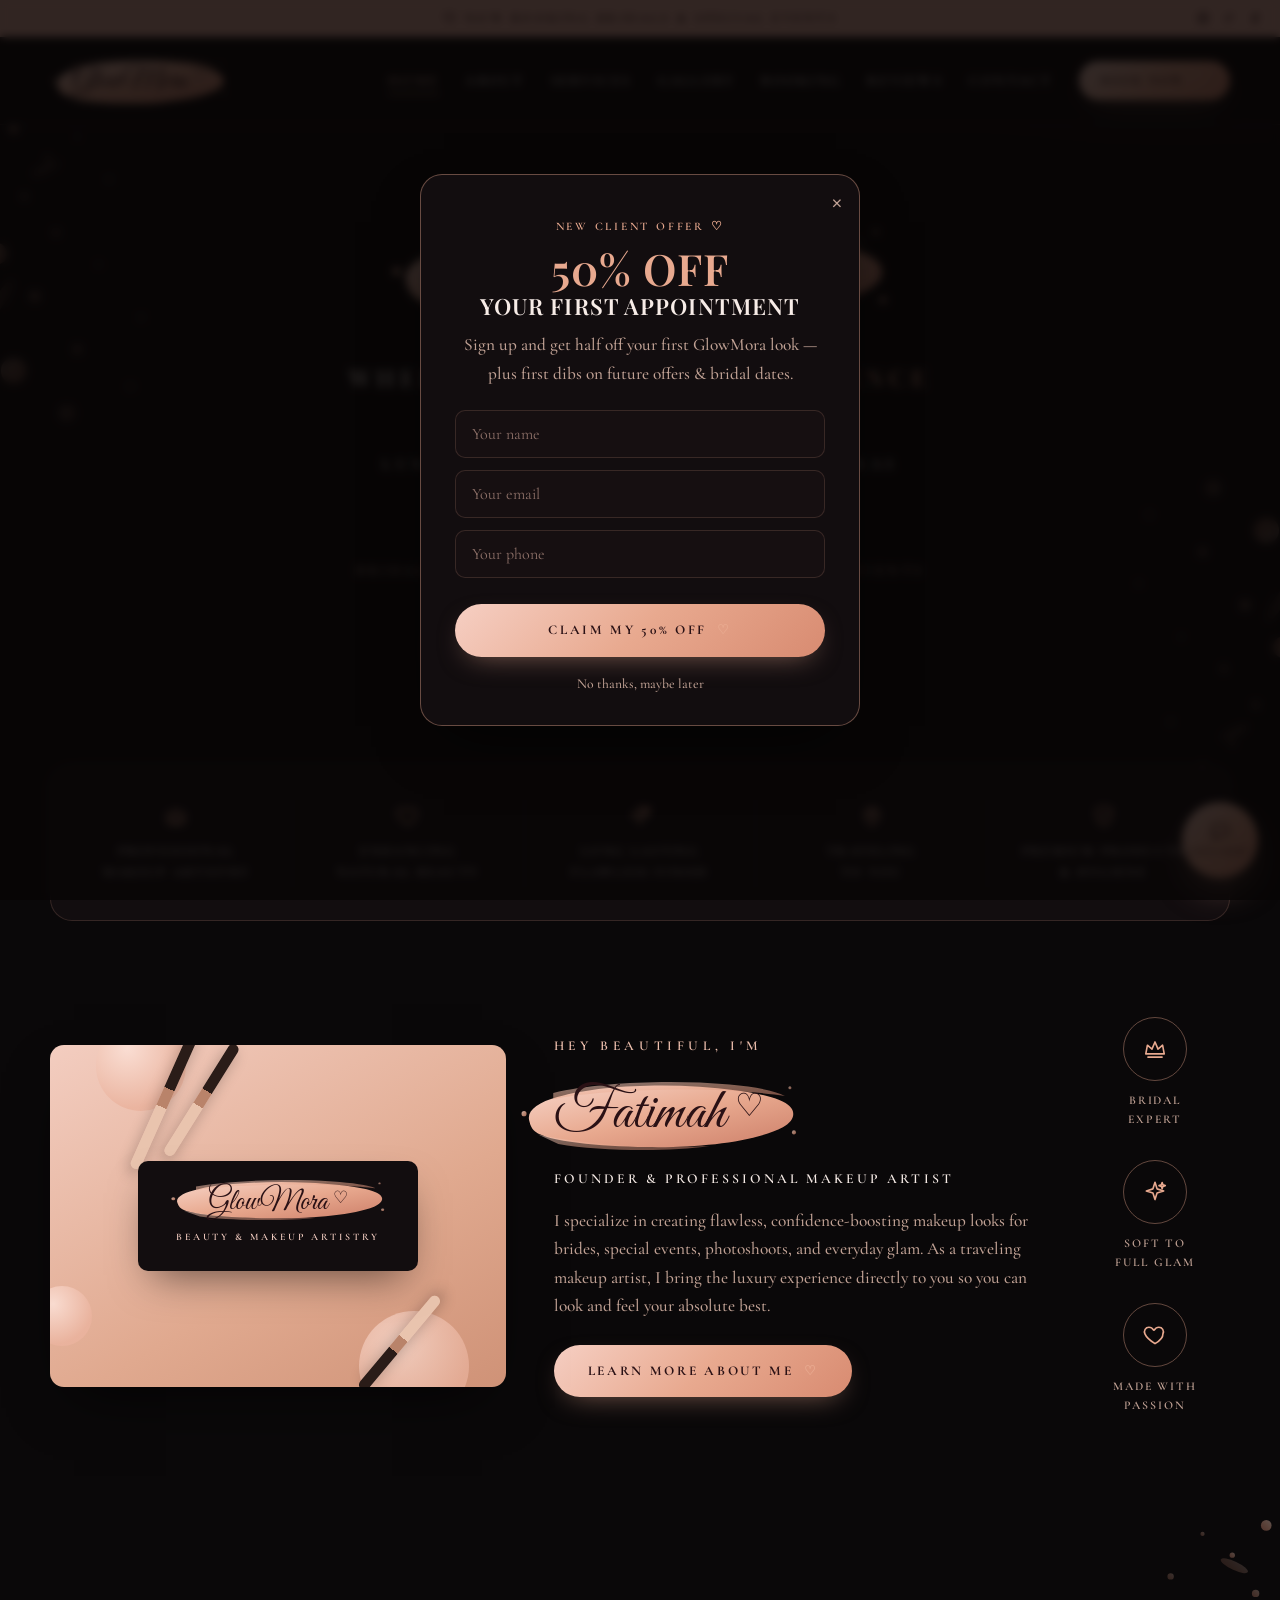
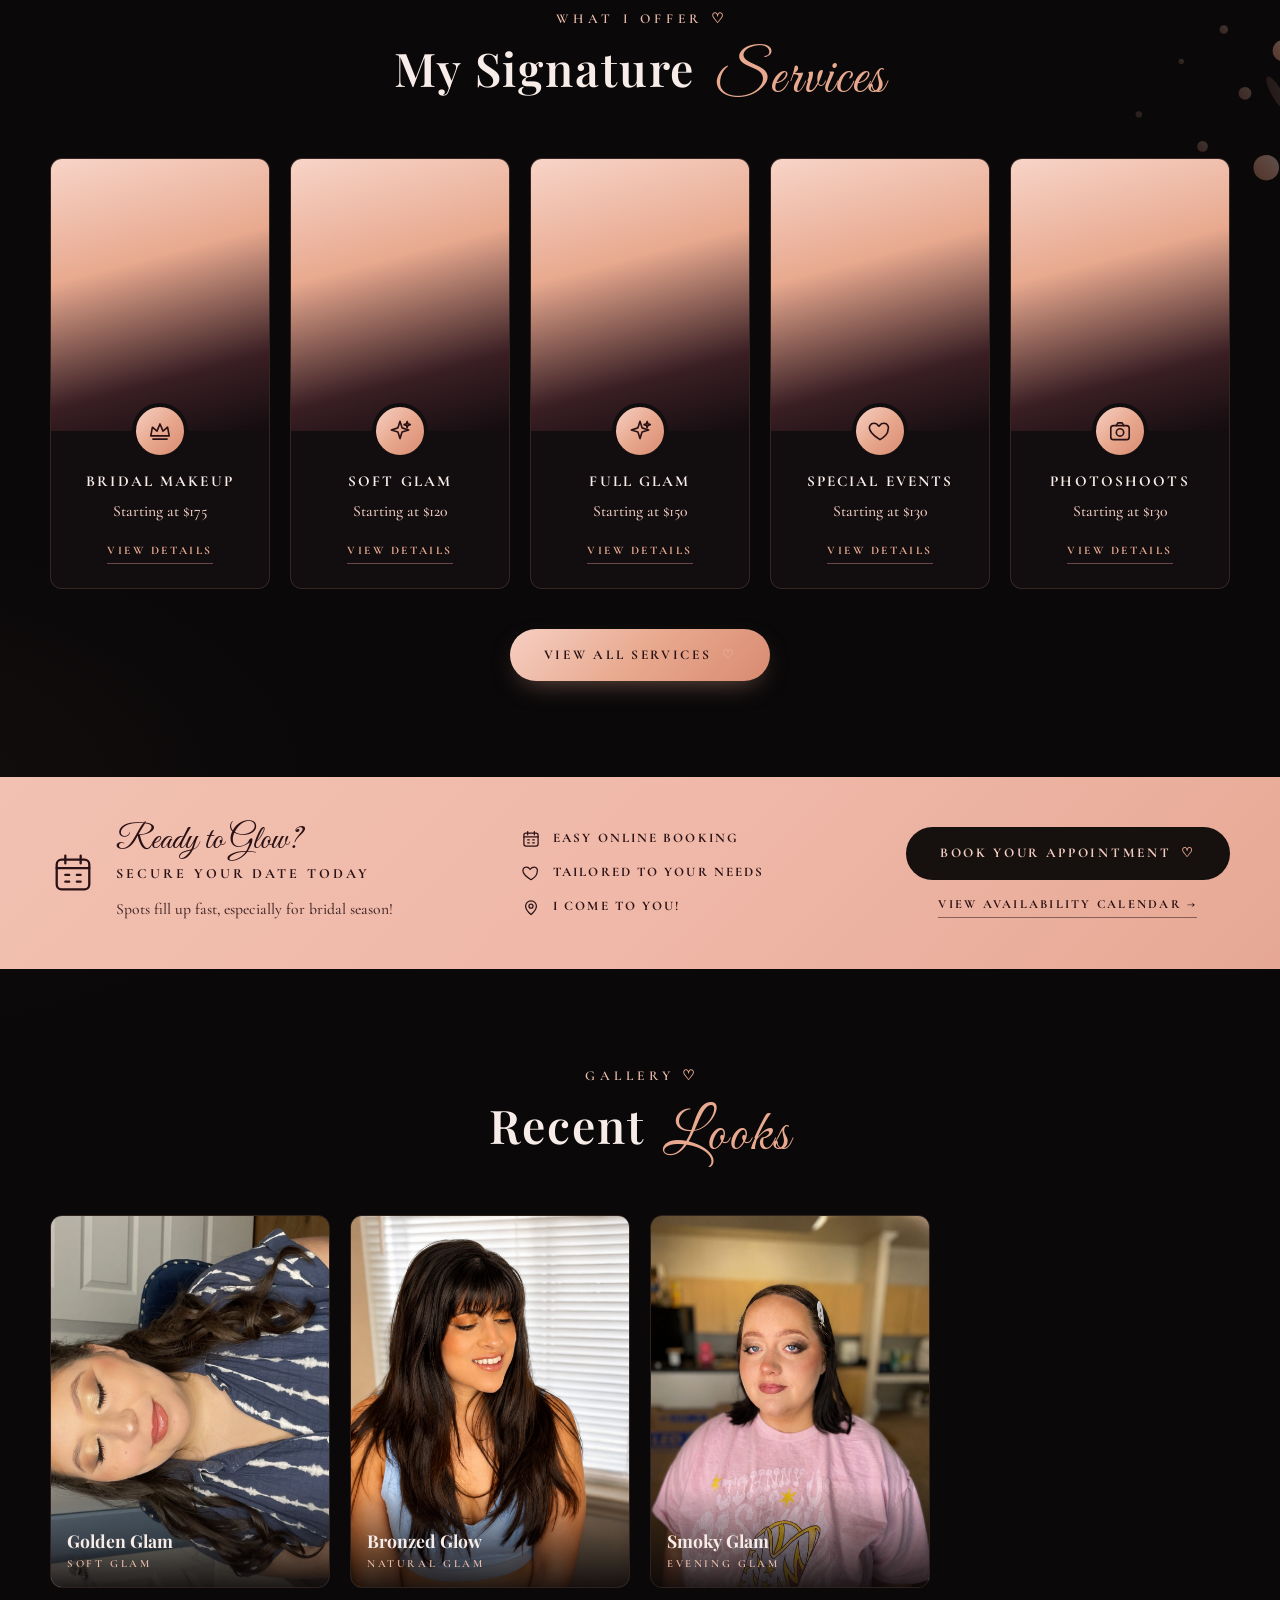
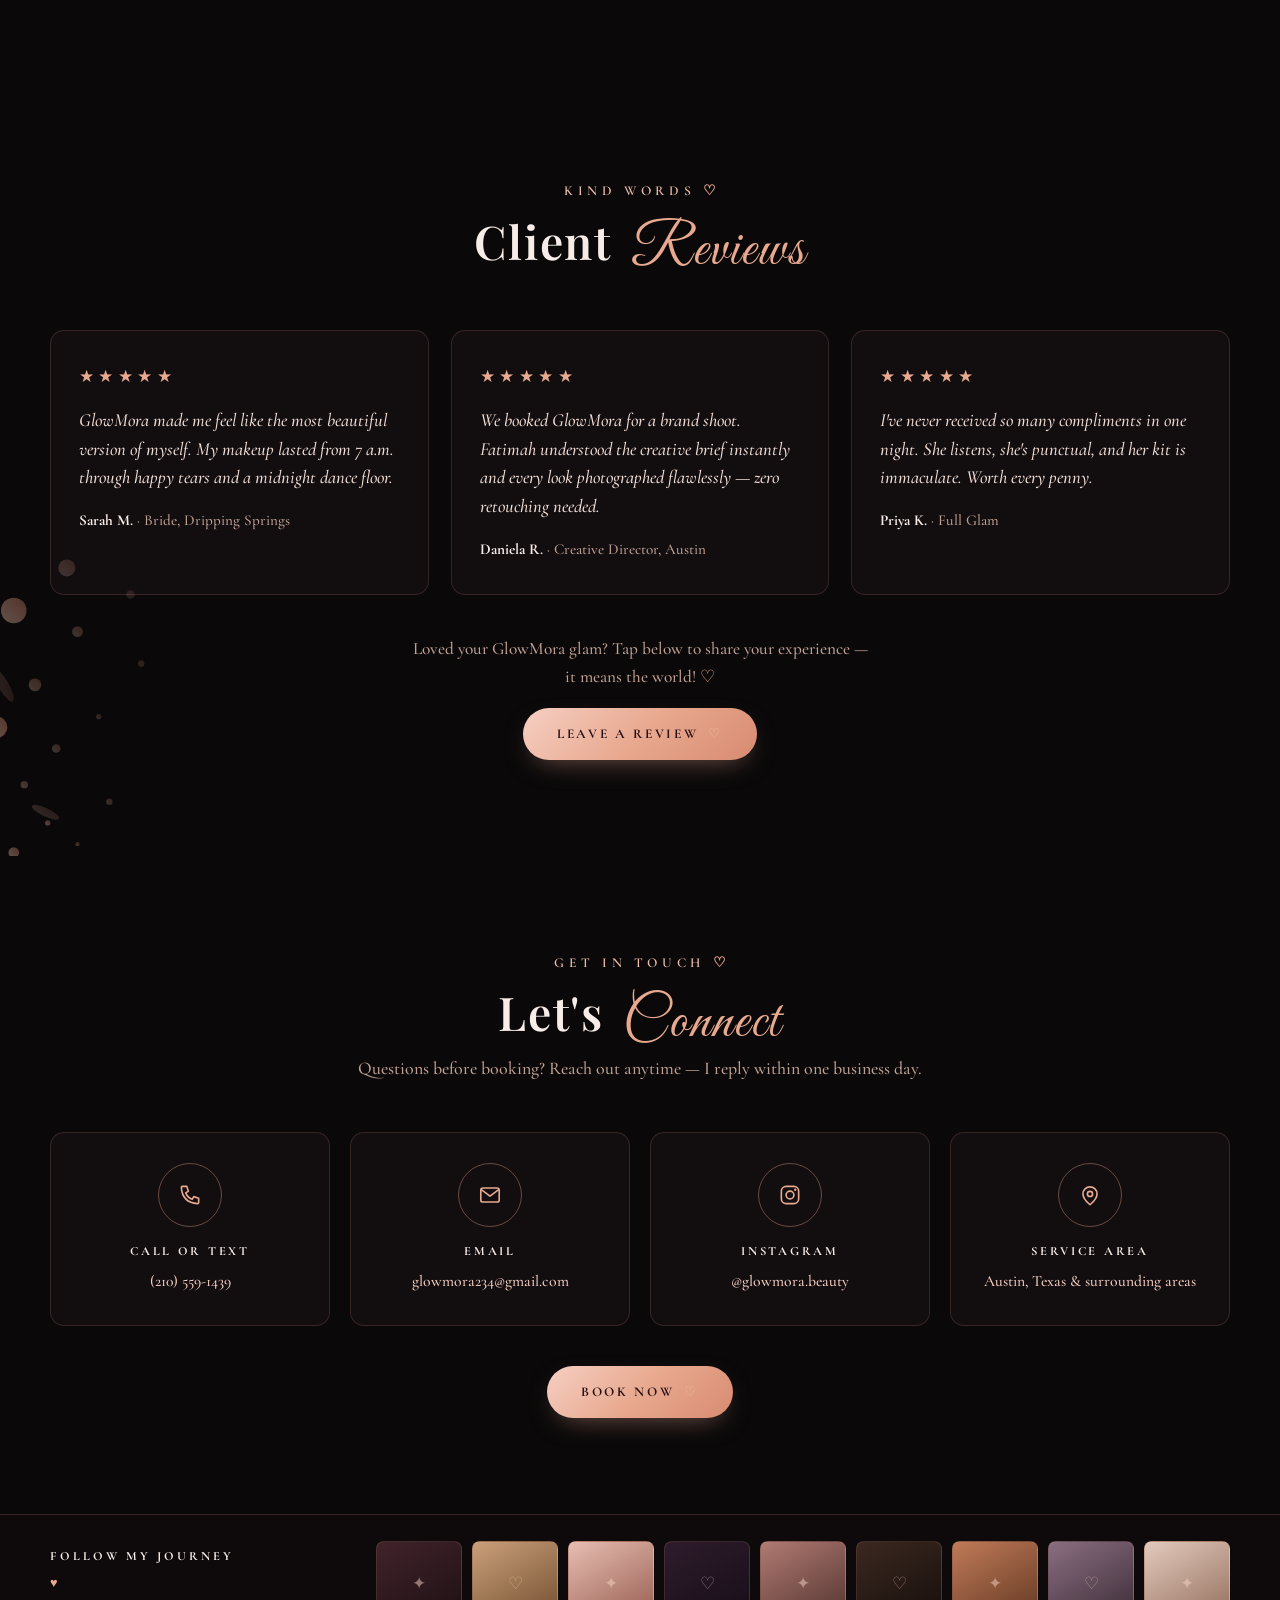
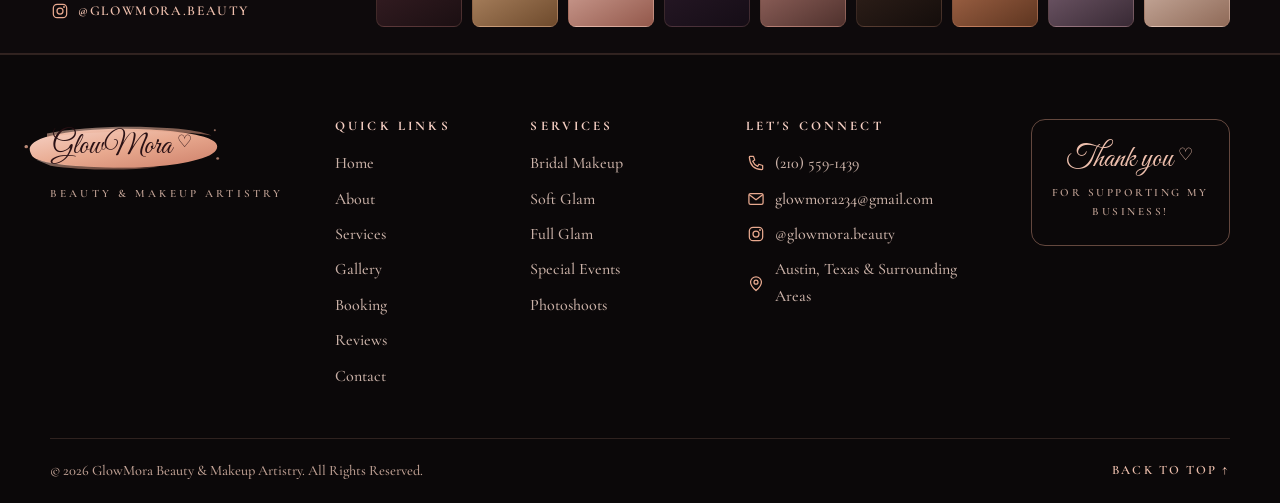
==== commit ed4f0645: "Remove Champagne Glow photo from gallery Takes the photo off the site: removed from data/gallery.jso" ====
--- a/index.html
+++ b/index.html
@@ -390,10 +390,6 @@
              grid from gallery.json so edits in the CMS show up automatically. ====== -->
         <div class="gallery" id="gallery-grid">
           <figure class="tile reveal">
-            <img class="tile-art" src="images/gallery-champagne-glam.jpg" alt="Soft glam makeup with champagne shimmer eyeshadow and a glossy nude-pink lip" loading="lazy">
-            <figcaption><strong>Champagne Glow</strong><span>Soft Glam</span></figcaption>
-          </figure>
-          <figure class="tile reveal">
             <img class="tile-art" src="images/gallery-gold-glam.jpg" alt="Soft glam makeup with gold shimmer eyeshadow and a glossy coral lip" loading="lazy">
             <figcaption><strong>Golden Glam</strong><span>Soft Glam</span></figcaption>
           </figure>
